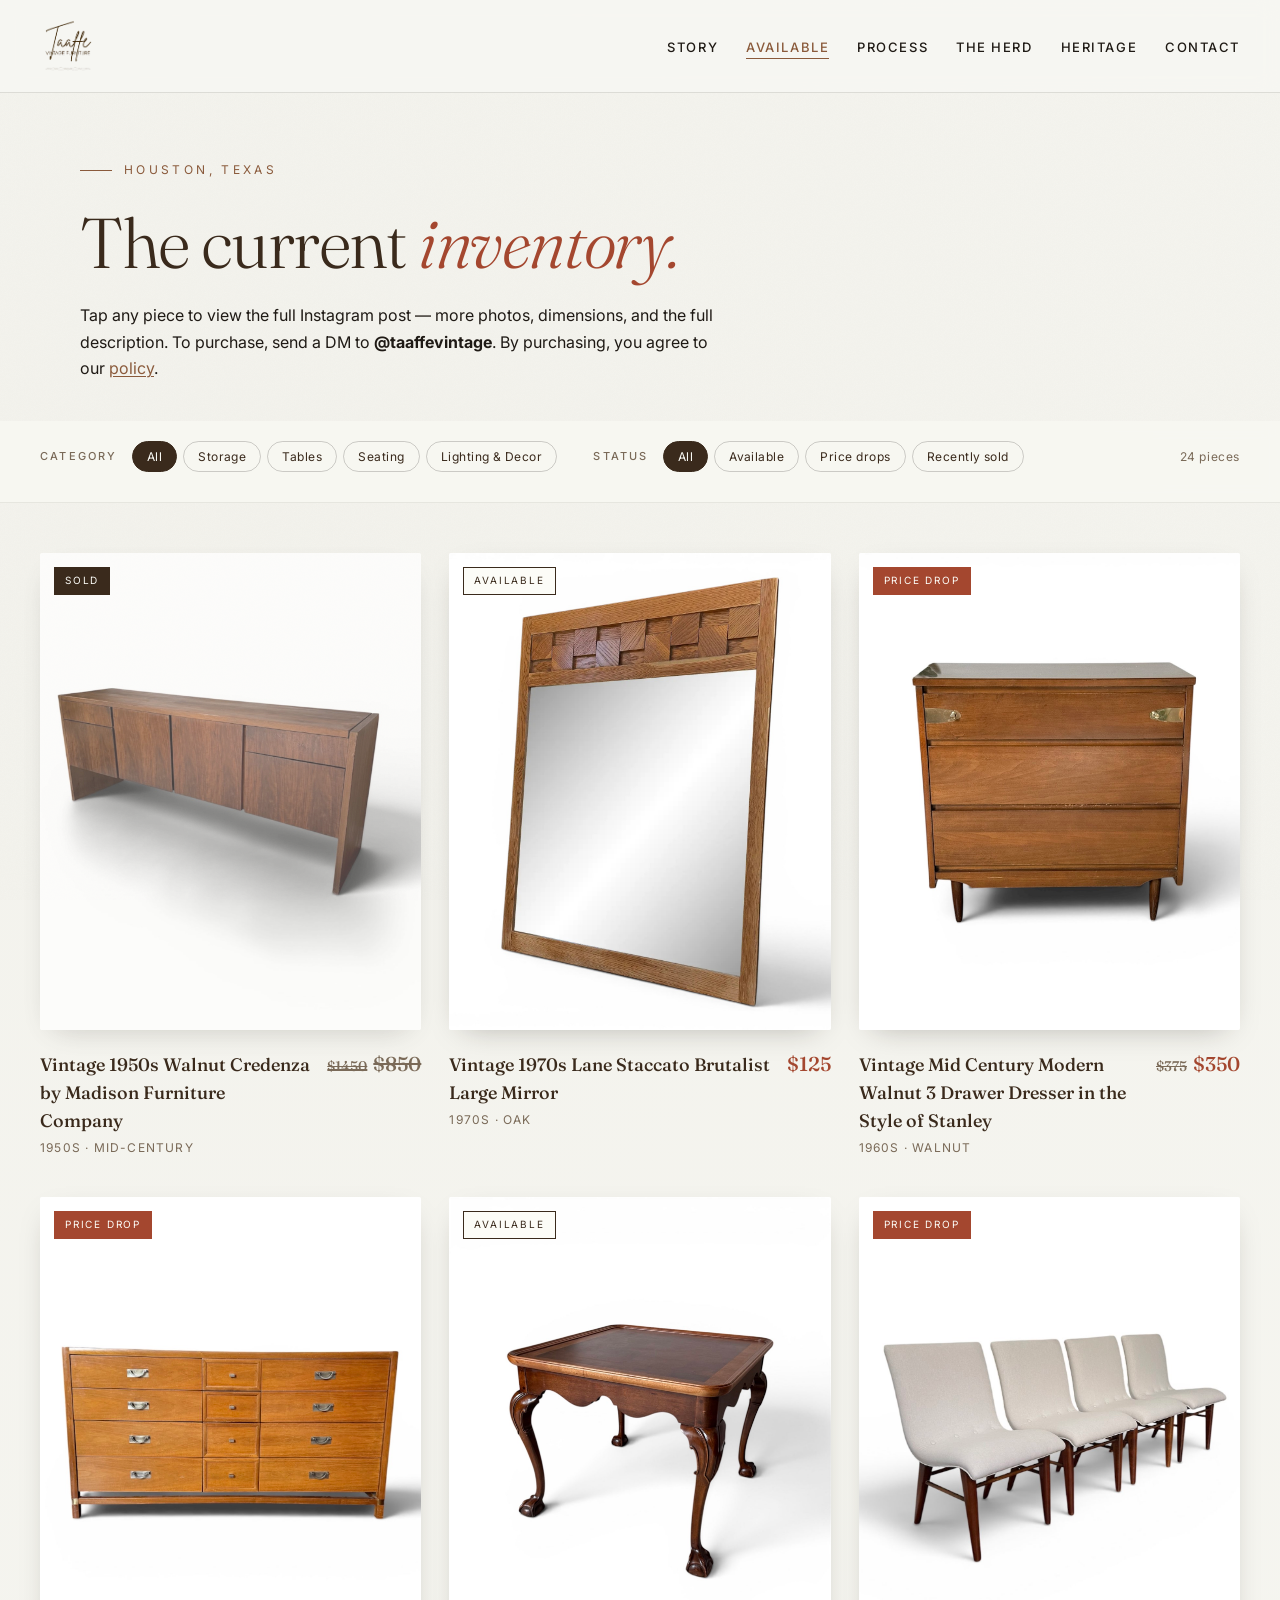
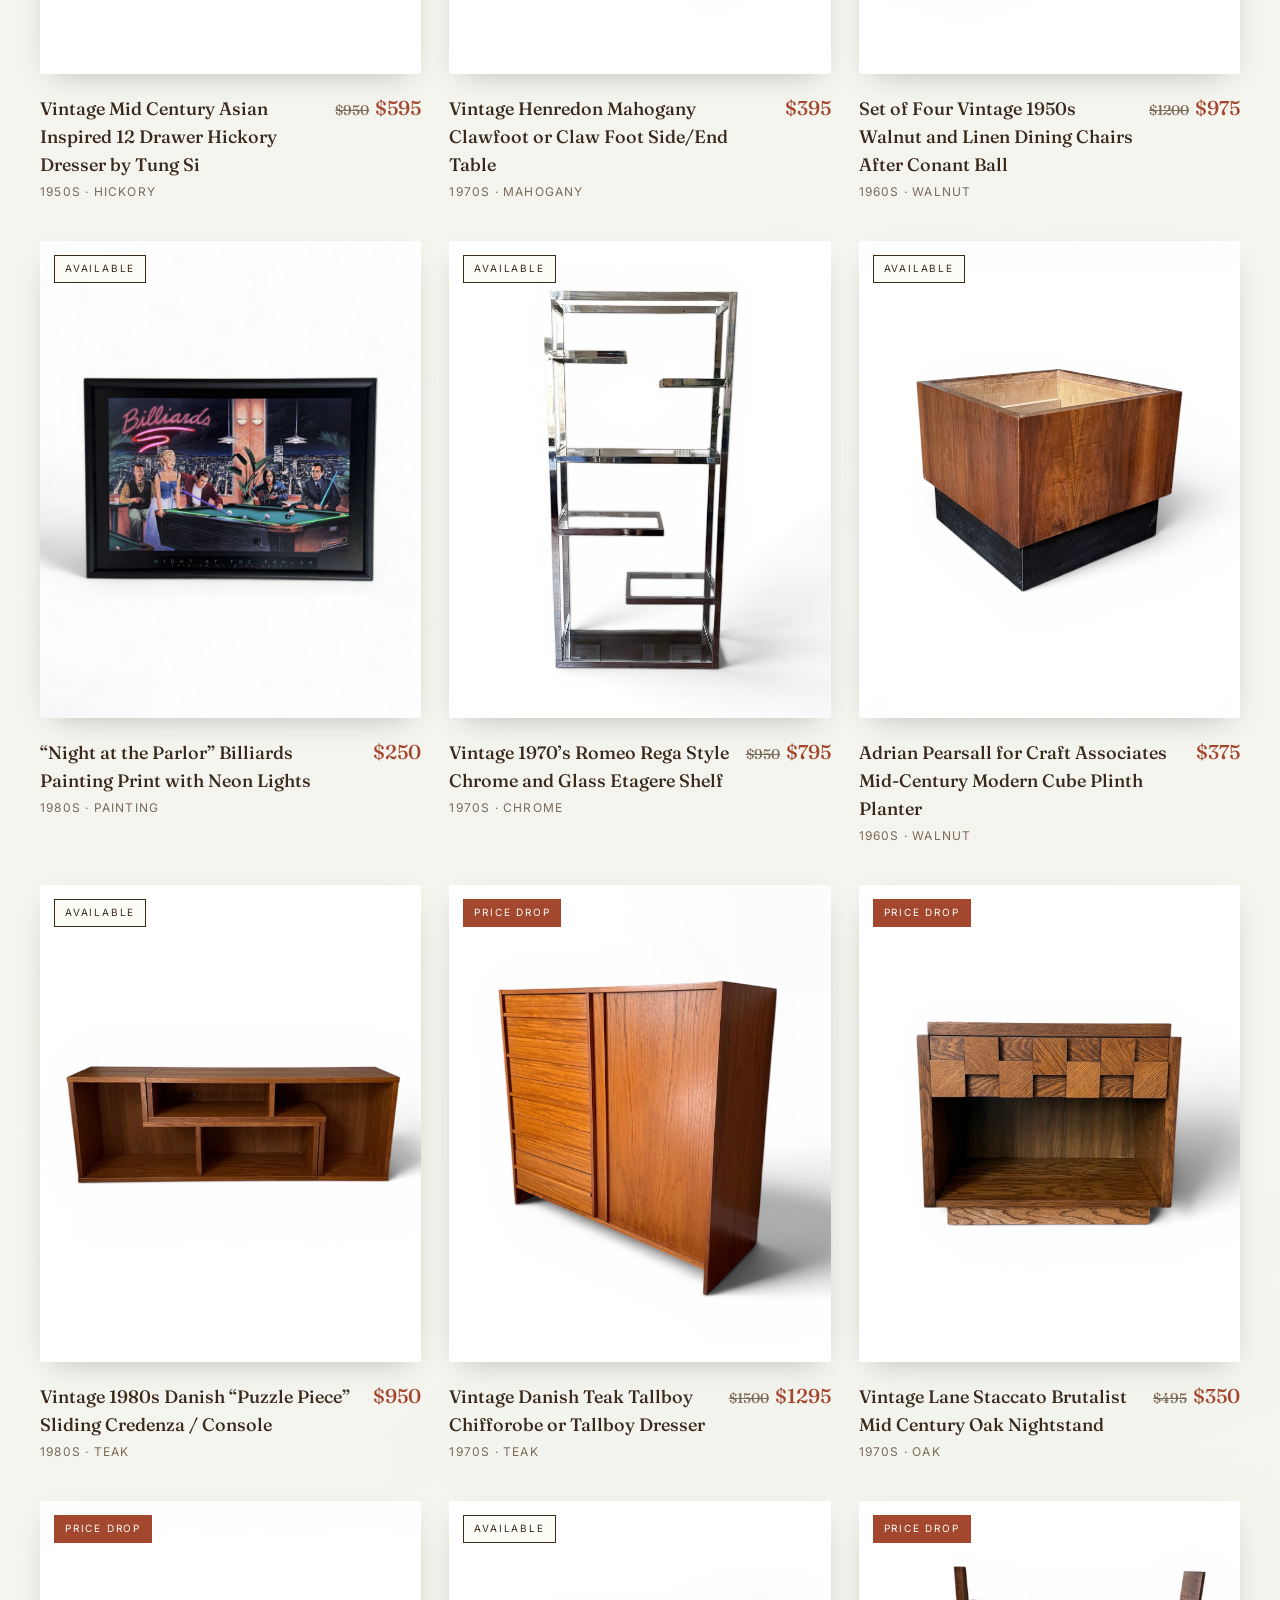
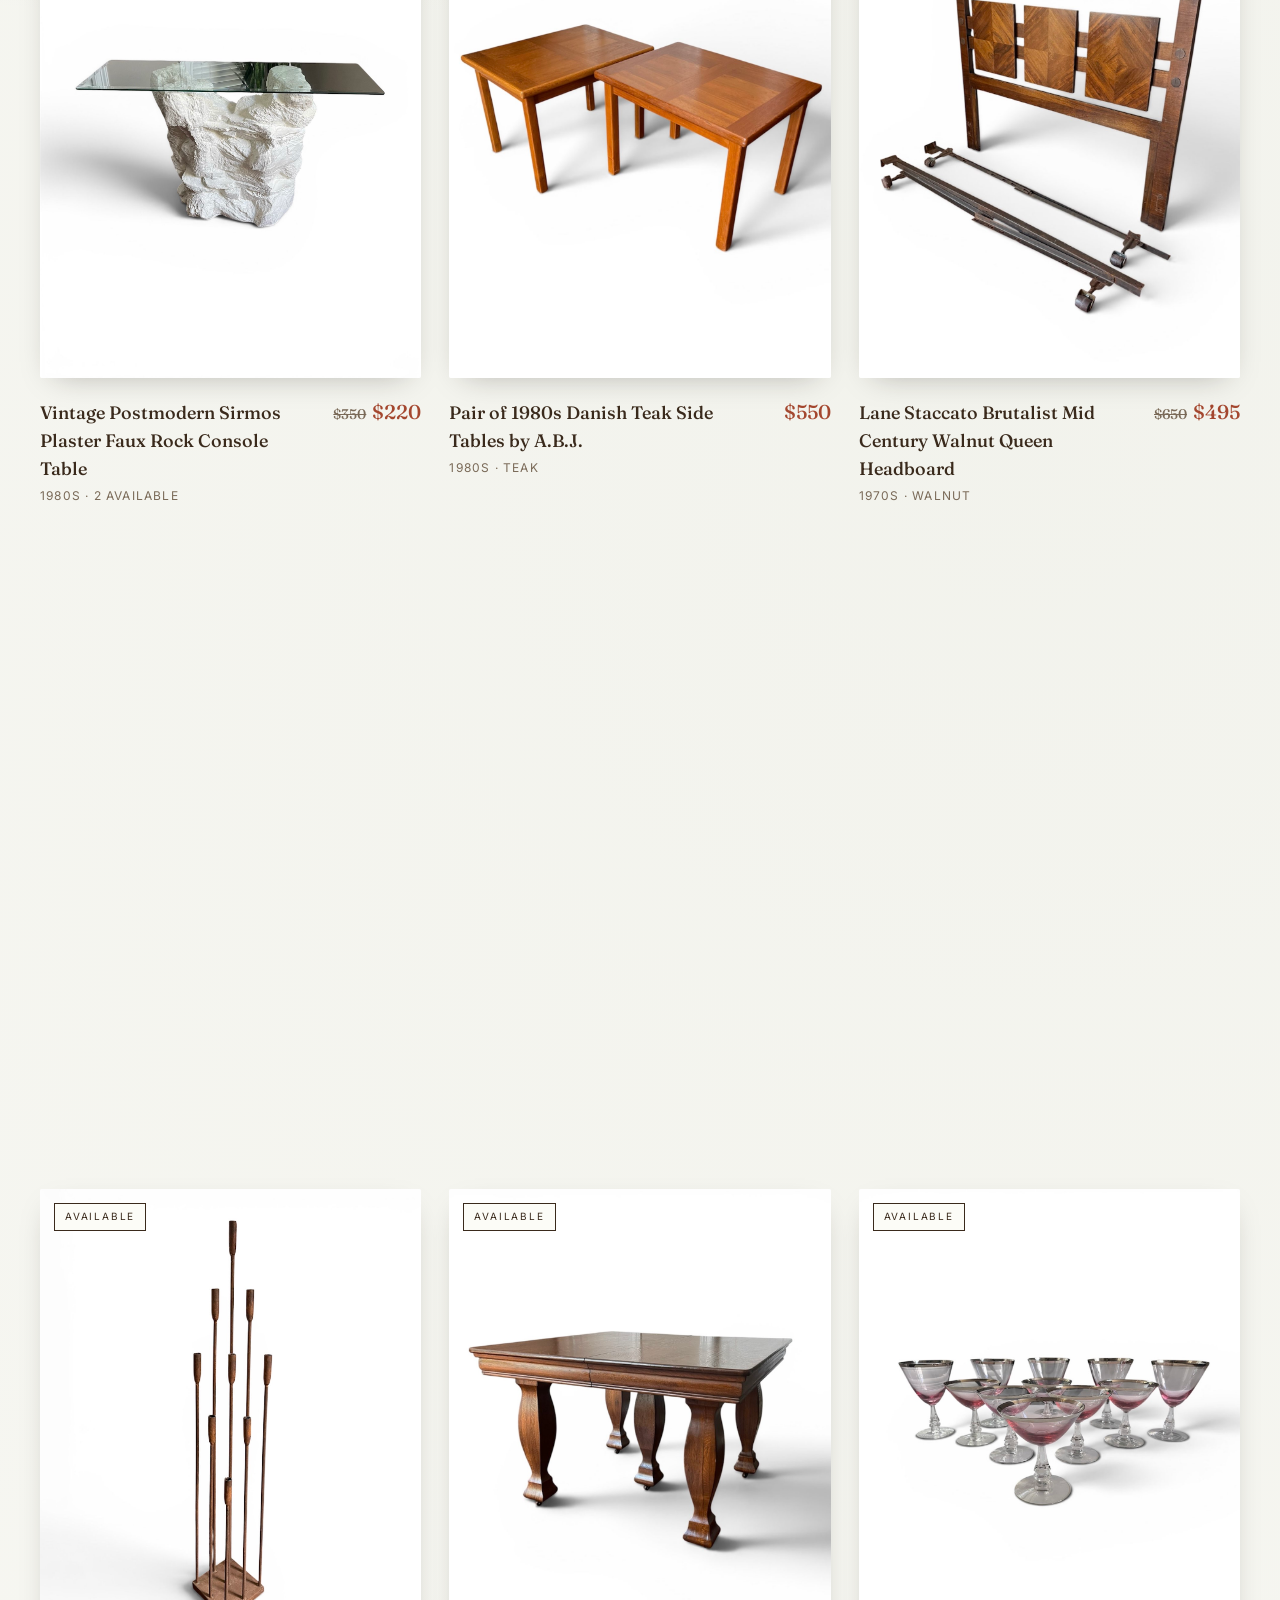
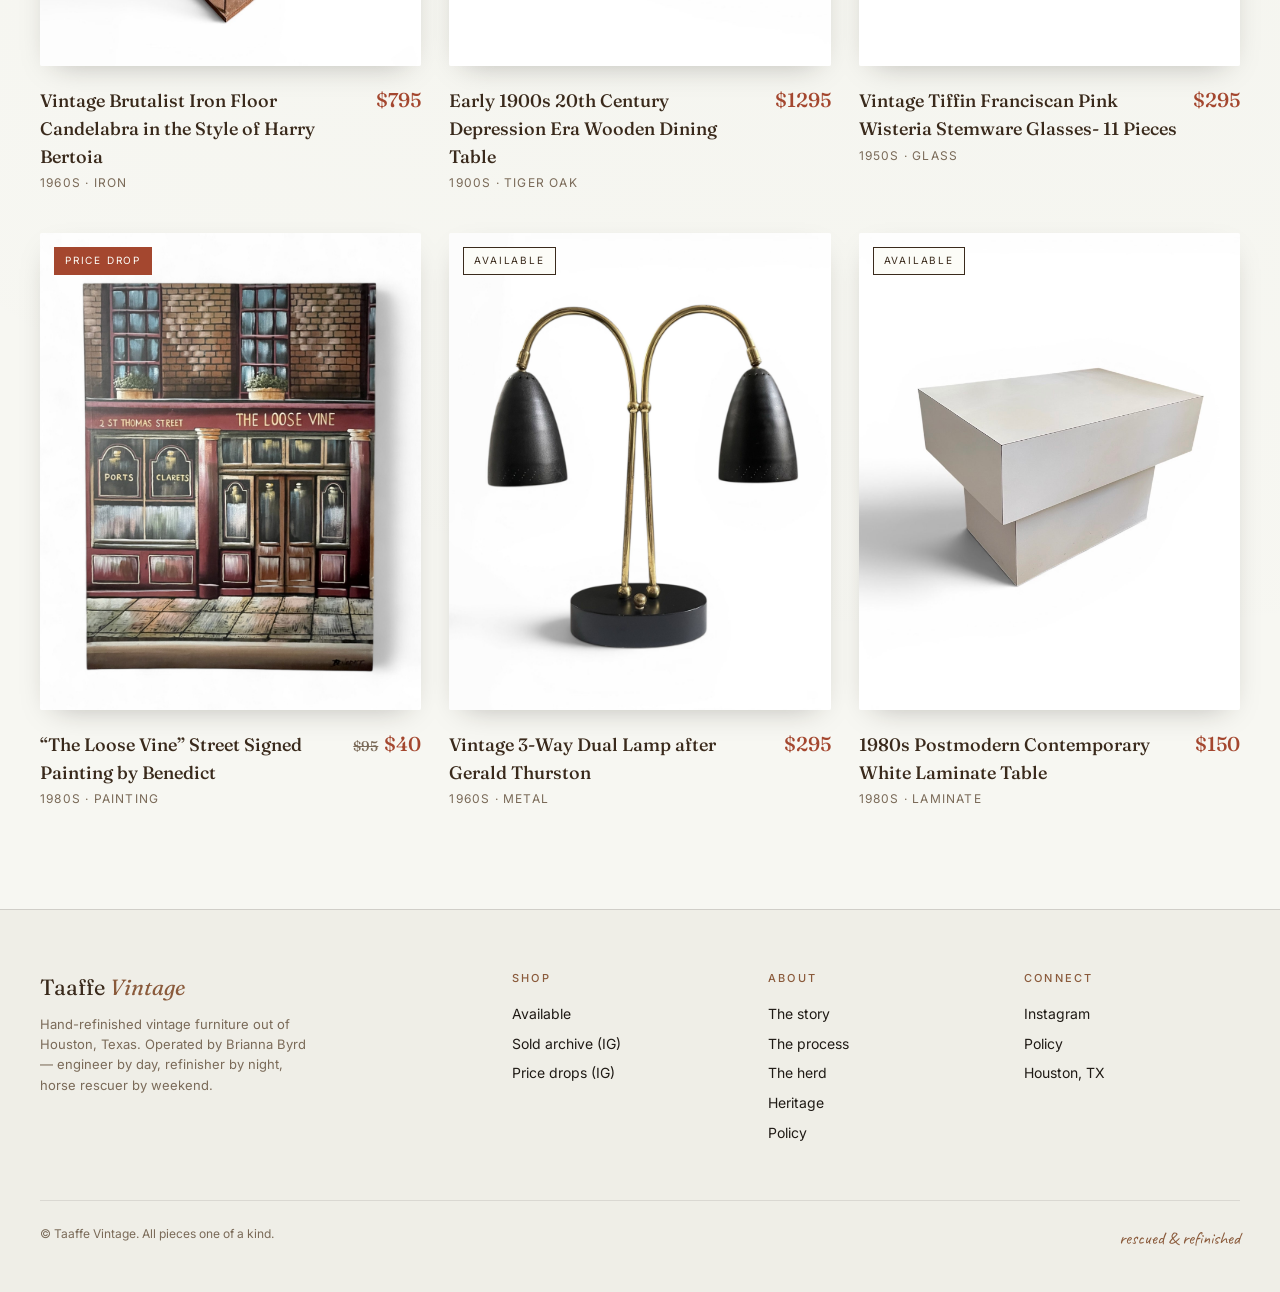
==== available.html @ bf1df6ea "Update available.html" ====
<!DOCTYPE html>
<html lang="en">
<head>
<meta charset="UTF-8" />
<meta name="viewport" content="width=device-width, initial-scale=1.0" />
<title>Available Pieces — Taaffe Vintage</title>
<link rel="icon" type="image/png" sizes="32x32" href="/favicon-32x32.png">
<link rel="icon" type="image/png" sizes="16x16" href="/favicon-16x16.png">
<link rel="apple-touch-icon" sizes="180x180" href="/apple-touch-icon.png">
<link rel="manifest" href="/site.webmanifest">
<meta name="description" content="Browse the current inventory of hand-refinished vintage furniture at Taaffe Vintage. Filter by category and availability." />
<!-- <link rel="icon" type="image/png" href="favicon.png" /> -->
<link rel="preconnect" href="https://fonts.googleapis.com" />
<link rel="preconnect" href="https://fonts.gstatic.com" crossorigin />
<link href="https://fonts.googleapis.com/css2?family=Fraunces:ital,opsz,wght@0,9..144,300;0,9..144,400;0,9..144,500;0,9..144,600;1,9..144,400&family=Inter:wght@300;400;500;600&family=Caveat:wght@400;600&display=swap" rel="stylesheet" />
<link rel="stylesheet" href="styles.css" />
</head>
<body>

<header class="topbar">
  <a class="brand-mark" href="index.html">
    <img class="brand-logo" src="logo.png" alt="Taaffe Vintage" />
  </a>
  <nav>
    <ul>
      <li><a href="index.html#story">Story</a></li>
      <li><a href="available.html" class="active">Available</a></li>
      <li><a href="index.html#process">Process</a></li>
      <li><a href="index.html#horses">The Herd</a></li>
      <li><a href="index.html#heritage">Heritage</a></li>
      <li><a href="index.html#contact">Contact</a></li>
    </ul>
  </nav>
</header>

<section class="page-hero">
  <div class="container">
    <div class="eyebrow">Houston, Texas</div>
    <h1 class="page-title">The current <em>inventory.</em></h1>
    <p class="page-sub">
      Tap any piece to view the full Instagram post — more photos, dimensions, and the full description.
      To purchase, send a DM to <strong>@taaffevintage</strong>. By purchasing, you agree to our
      <a href="#" class="policy-link" data-open-policy>policy</a>.
    </p>
  </div>
</section>

<section class="filter-bar">
  <div class="container">
    <div class="filter-group">
      <span class="filter-label">Category</span>
      <div class="filter-pills" id="categoryPills">
        <button class="pill active" data-filter="category" data-value="all">All</button>
        <button class="pill" data-filter="category" data-value="storage">Storage</button>
        <button class="pill" data-filter="category" data-value="tables">Tables</button>
        <button class="pill" data-filter="category" data-value="seating">Seating</button>
        <button class="pill" data-filter="category" data-value="lighting-decor">Lighting &amp; Decor</button>
      </div>
    </div>
    <div class="filter-group">
      <span class="filter-label">Status</span>
      <div class="filter-pills" id="statusPills">
        <button class="pill active" data-filter="status" data-value="all">All</button>
        <button class="pill" data-filter="status" data-value="available">Available</button>
        <button class="pill" data-filter="status" data-value="drop">Price drops</button>
        <button class="pill" data-filter="status" data-value="sold">Recently sold</button>
      </div>
    </div>
    <div class="filter-count" id="filterCount"></div>
  </div>
</section>

<section class="available-page">
  <div class="container">
    <div class="piece-grid" id="pieceGrid"></div>
    <div class="empty-state" id="emptyState" style="display: none;">
      <p>No pieces match those filters right now. Try widening the search.</p>
    </div>
  </div>
</section>

<footer>
  <div class="foot-grid">
    <div>
      <div class="foot-brand">Taaffe <em>Vintage</em></div>
      <p class="foot-tag">Hand-refinished vintage furniture out of Houston, Texas. Operated by Brianna Byrd — engineer by day, refinisher by night, horse rescuer by weekend.</p>
    </div>
    <div class="foot-col">
      <h5>Shop</h5>
      <a href="available.html">Available</a>
      <a href="https://www.instagram.com/taaffevintage/" target="_blank" rel="noopener">Sold archive (IG)</a>
      <a href="https://www.instagram.com/taaffevintage/" target="_blank" rel="noopener">Price drops (IG)</a>
    </div>
    <div class="foot-col">
      <h5>About</h5>
      <a href="index.html#story">The story</a>
      <a href="index.html#process">The process</a>
      <a href="index.html#horses">The herd</a>
      <a href="index.html#heritage">Heritage</a>
      <a href="#" class="policy-link" data-open-policy>Policy</a>
    </div>
    <div class="foot-col">
      <h5>Connect</h5>
      <a href="https://www.instagram.com/taaffevintage/" target="_blank" rel="noopener">Instagram</a>
      <a href="#" class="policy-link" data-open-policy>Policy</a>
      <span>Houston, TX</span>
    </div>
  </div>
  <div class="foot-bottom">
    <span>&copy; Taaffe Vintage. All pieces one of a kind.</span>
    <span class="script" style="font-size: 18px; color: var(--saddle);">rescued &amp; refinished</span>
  </div>
</footer>

<!-- POLICY MODAL (same as homepage) -->
<div class="policy-modal" id="policyModal" aria-hidden="true">
  <div class="policy-backdrop" data-close-policy></div>
  <div class="policy-panel" role="dialog" aria-labelledby="policyTitle">
    <button class="policy-close" data-close-policy aria-label="Close policy">&times;</button>
    <div class="policy-content">
      <div class="eyebrow" style="justify-content: center; margin-bottom: 14px;">For your records</div>
      <h2 id="policyTitle">Our <em>policy</em></h2>

      <div class="policy-section">
        <h3>Sales &amp; Holds</h3>
        <p>Thank you for following Taaffe Vintage. Every piece is vintage and sold as-is, with normal signs of wear and use that come with age — scratches, scuffs, stains, and chips can be present. Major damage is disclosed in the listing, but not every flaw is easily photographed. Please ask for additional photos or details before purchasing if you have any questions. <strong>All sales are final.</strong></p>
        <p>Items are listed across multiple platforms (Instagram, Facebook Marketplace, and others) and sold first-come, first-served. <strong>Availability is not guaranteed until a deposit or full payment has been received.</strong></p>
        <p>Pieces cannot be held without a non-refundable deposit of 50% of the purchase price. Once a deposit has been paid, items must be picked up or have delivery arranged within 30 days. Items not picked up within 30 days will be relisted, and deposits are not refunded.</p>
      </div>

      <div class="policy-section">
        <h3>Delivery &amp; Pickup</h3>
        <p>Pickup is available <strong>by appointment in Kingwood, TX</strong> (NE Houston area).</p>
        <p>Local curbside delivery is available for an additional cost based on mileage. To arrange delivery, we'll first confirm the exact delivery address, agreed-upon date and time, and final delivery cost. After the delivery plan is confirmed, a 50% non-refundable deposit on the piece is required to lock in the schedule. The remaining balance is due upon delivery.</p>
        <p>Confirming the exact address before quoting protects both of us — quotes are based on actual mileage, not approximate location. We encourage a viewing in person before purchasing to ensure you are happy with the item, as all items are sold in as-is condition.</p>
        <p>If you arrange a third-party transport service (whether recommended by us or arranged by you), <strong>full payment for the piece is required before the item leaves our possession.</strong> The transporter is hired and paid directly by you. Any damage during pickup, transit, or drop-off is between you and the transporter. Taaffe Vintage assumes no liability for items once they leave our possession.</p>
      </div>

      <div class="policy-section">
        <h3>Payment</h3>
        <p>We accept Apple Pay, Google Pay, Venmo, Zelle, PayPal, and Cash App. Standard "friends and family" or peer-to-peer transfers carry no fee on either side.</p>
        <p>If you prefer a protected payment option (PayPal Goods &amp; Services, Venmo Goods &amp; Services, or any payment method that includes purchase protection), we ask that you cover the associated processing fee. This keeps pricing fair for buyers who pay with no-fee options.</p>
      </div>

      <p class="policy-thanks">Thank you for supporting our small business.</p>
    </div>
  </div>
</div>

<script src="pieces.js"></script>
<script src="site.js"></script>

</body>
</html>
---- styles.css ----
:root {
  --paper: #F7F7F2;
  --paper-warm: #efeee7;
  --ink: #1f1a15;
  --walnut: #3a2a1c;
  --saddle: #8a5a3b;
  --rust: #a4472f;
  --moss: #5a6b3e;
  --cream: #fcfcf7;
  --muted: #7a6a58;
}

* { box-sizing: border-box; margin: 0; padding: 0; }
html { scroll-behavior: smooth; }

body {
  background: var(--paper);
  color: var(--ink);
  font-family: 'Inter', sans-serif;
  font-weight: 400;
  line-height: 1.55;
  -webkit-font-smoothing: antialiased;
  overflow-x: hidden;
  background-image:
    radial-gradient(circle at 20% 10%, rgba(120, 100, 70, 0.03), transparent 50%),
    radial-gradient(circle at 80% 60%, rgba(90, 107, 62, 0.03), transparent 50%);
}

body::before {
  content: '';
  position: fixed;
  inset: 0;
  pointer-events: none;
  opacity: 0.22;
  z-index: 1;
  background-image: url("data:image/svg+xml;utf8,<svg xmlns='http://www.w3.org/2000/svg' width='200' height='200'><filter id='n'><feTurbulence type='fractalNoise' baseFrequency='0.9' numOctaves='2' seed='3'/><feColorMatrix values='0 0 0 0 0.12  0 0 0 0 0.10  0 0 0 0 0.08  0 0 0 0.08 0'/></filter><rect width='200' height='200' filter='url(%23n)'/></svg>");
  mix-blend-mode: multiply;
}

body.modal-open { overflow: hidden; }

.display { font-family: 'Fraunces', serif; }
.script  { font-family: 'Caveat', cursive; }

/* TOP BAR */
.topbar {
  position: sticky; top: 0; z-index: 100;
  display: flex; justify-content: space-between; align-items: center;
  padding: 18px 40px;
  background: rgba(247, 247, 242, 0.92);
  backdrop-filter: blur(10px);
  border-bottom: 1px solid rgba(31, 26, 21, 0.12);
}
.brand-mark {
  display: flex; align-items: center;
  text-decoration: none; color: var(--walnut);
}
.brand-text {
  font-family: 'Fraunces', serif;
  font-weight: 500; font-size: 20px; letter-spacing: 0.02em;
}
.brand-text span { font-style: italic; color: var(--saddle); }
.brand-logo { height: 56px; width: auto; display: block; }
nav ul { list-style: none; display: flex; gap: 28px; }
nav a {
  text-decoration: none; color: var(--ink);
  font-size: 13px; letter-spacing: 0.12em; text-transform: uppercase; font-weight: 500;
  position: relative; padding-bottom: 2px; transition: color 0.2s;
}
nav a::after {
  content: ''; position: absolute; left: 0; right: 100%; bottom: -2px;
  height: 1px; background: var(--saddle); transition: right 0.25s ease;
}
nav a:hover { color: var(--saddle); }
nav a:hover::after { right: 0; }
nav a.active { color: var(--saddle); }
nav a.active::after { right: 0; }

/* HERO (homepage) */
.hero { position: relative; padding: 90px 40px 80px; max-width: 1400px; margin: 0 auto; z-index: 2; }
.hero-grid { display: grid; grid-template-columns: 1.1fr 0.9fr; gap: 60px; align-items: end; }
.eyebrow {
  font-size: 12px; letter-spacing: 0.28em; text-transform: uppercase;
  color: var(--saddle); margin-bottom: 28px;
  display: inline-flex; align-items: center; gap: 12px;
}
.eyebrow::before { content: ''; width: 32px; height: 1px; background: var(--saddle); }
h1.hero-title {
  font-family: 'Fraunces', serif; font-weight: 300;
  font-size: clamp(52px, 7vw, 104px);
  line-height: 0.96; letter-spacing: -0.02em; color: var(--walnut);
}
h1.hero-title em { font-style: italic; font-weight: 400; color: var(--rust); }
.hero-sub { margin-top: 32px; font-size: 17px; line-height: 1.65; max-width: 460px; color: var(--ink); }
.hero-meta {
  display: flex; gap: 40px; margin-top: 40px;
  padding-top: 24px; border-top: 1px solid rgba(31, 26, 21, 0.15);
  max-width: 460px;
}
.hero-meta div { flex: 1; }
.hero-meta .num { font-family: 'Fraunces', serif; font-size: 28px; color: var(--walnut); display: block; line-height: 1; }
.hero-meta .lab { font-size: 11px; letter-spacing: 0.15em; text-transform: uppercase; color: var(--muted); margin-top: 8px; display: block; }

/* HERO VISUAL — wood panels */
.hero-visual { position: relative; aspect-ratio: 4 / 5; max-width: 480px; justify-self: end; width: 100%; }
.wood-panels { display: grid; grid-template-columns: 1fr 1fr 1fr; gap: 10px; height: 100%; width: 100%; }
.wood-panel {
  position: relative; overflow: hidden;
  background: var(--cream); border: 1px solid rgba(31, 26, 21, 0.1);
  box-shadow: 0 20px 40px -20px rgba(31, 26, 21, 0.3);
}
.wood-panel:nth-child(1) { transform: translateY(0); }
.wood-panel:nth-child(2) { transform: translateY(-15px); }
.wood-panel:nth-child(3) { transform: translateY(8px); }
.wood-panel img { width: 100%; height: 100%; object-fit: cover; display: block; }
.wood-panel .panel-placeholder {
  position: absolute; inset: 0;
  display: flex; flex-direction: column; align-items: center; justify-content: center;
  text-align: center; padding: 16px; color: var(--muted);
}
.wood-panel .panel-placeholder svg { width: 32px; height: 32px; opacity: 0.4; margin-bottom: 10px; }
.wood-panel .panel-placeholder p { font-family: 'Fraunces', serif; font-style: italic; font-size: 12px; line-height: 1.3; }
.wood-panel .panel-label {
  position: absolute; bottom: 12px; left: 12px; right: 12px;
  background: rgba(252, 252, 247, 0.92); padding: 6px 8px;
  font-family: 'Inter', sans-serif; font-size: 9px;
  letter-spacing: 0.18em; text-transform: uppercase;
  color: var(--walnut); text-align: center; backdrop-filter: blur(4px);
}
.wood-stamp {
  position: absolute; bottom: -15px; right: -15px;
  width: 130px; height: 130px;
  border: 1.5px solid var(--walnut); border-radius: 50%;
  display: flex; align-items: center; justify-content: center; text-align: center;
  background: var(--cream); transform: rotate(8deg); padding: 14px;
  box-shadow: 0 10px 24px -5px rgba(31, 26, 21, 0.3); z-index: 3;
}
.wood-stamp span { font-family: 'Fraunces', serif; font-style: italic; font-size: 14px; line-height: 1.15; color: var(--walnut); }

section { position: relative; z-index: 2; }
.container { max-width: 1400px; margin: 0 auto; padding: 0 40px; }
.section-head {
  display: flex; justify-content: space-between; align-items: flex-end;
  margin-bottom: 48px; gap: 40px; flex-wrap: wrap;
}
.section-head h2 {
  font-family: 'Fraunces', serif; font-weight: 300;
  font-size: clamp(36px, 5vw, 60px); letter-spacing: -0.015em; line-height: 1; color: var(--walnut);
}
.section-head h2 em { font-style: italic; color: var(--saddle); }
.section-head p { max-width: 480px; color: var(--muted); font-size: 15px; }
.section-head a.policy-link, .policy-link {
  color: var(--saddle); text-decoration: underline; text-decoration-thickness: 1px;
  text-underline-offset: 2px;
}
.policy-link:hover { color: var(--rust); }

/* PAGE HERO (available page) */
.page-hero {
  padding: 60px 40px 40px;
  max-width: 1400px;
  margin: 0 auto;
  position: relative;
  z-index: 2;
}
.page-title {
  font-family: 'Fraunces', serif; font-weight: 300;
  font-size: clamp(44px, 5.5vw, 80px);
  line-height: 1; letter-spacing: -0.02em; color: var(--walnut);
  margin-bottom: 24px;
}
.page-title em { font-style: italic; color: var(--rust); }
.page-sub { font-size: 16px; line-height: 1.65; max-width: 640px; color: var(--ink); }

/* FILTER BAR */
.filter-bar {
  padding: 20px 0 30px;
  position: sticky; top: 70px; z-index: 50;
  background: rgba(247, 247, 242, 0.95);
  backdrop-filter: blur(8px);
  border-bottom: 1px solid rgba(31, 26, 21, 0.08);
  margin-bottom: 50px;
}
.filter-bar .container {
  display: flex; flex-wrap: wrap; align-items: center;
  gap: 24px 36px;
}
.filter-group { display: flex; align-items: center; gap: 14px; flex-wrap: wrap; }
.filter-label {
  font-size: 11px; letter-spacing: 0.2em; text-transform: uppercase;
  color: var(--muted); font-weight: 500;
}
.filter-pills { display: flex; gap: 6px; flex-wrap: wrap; }
.pill {
  padding: 7px 14px;
  border: 1px solid rgba(31, 26, 21, 0.2);
  background: transparent; color: var(--walnut);
  font-family: 'Inter', sans-serif; font-size: 12px;
  letter-spacing: 0.04em; cursor: pointer;
  transition: all 0.2s;
  border-radius: 999px;
}
.pill:hover { border-color: var(--walnut); }
.pill.active {
  background: var(--walnut); color: var(--cream); border-color: var(--walnut);
}
.filter-count {
  font-size: 12px; color: var(--muted);
  letter-spacing: 0.05em; margin-left: auto;
}

/* STORY */
.story { padding: 100px 0 90px;
  background: linear-gradient(180deg, transparent 0%, rgba(120, 100, 70, 0.03) 50%, transparent 100%);
}
.story-grid { display: grid; grid-template-columns: 1fr 1.3fr; gap: 80px; align-items: start; }
.story-card {
  background: var(--cream); border: 1px solid rgba(31, 26, 21, 0.1);
  padding: 36px; position: relative;
  box-shadow: 0 2px 0 var(--walnut);
}
.story-card::before {
  content: ''; position: absolute; top: -10px; left: 30px;
  width: 60px; height: 18px; background: var(--saddle);
  transform: rotate(-3deg); opacity: 0.85;
  box-shadow: 0 2px 4px rgba(0,0,0,0.15);
}
.story-label { font-size: 11px; letter-spacing: 0.2em; text-transform: uppercase; color: var(--saddle); margin-bottom: 16px; }
.story-card h3 {
  font-family: 'Fraunces', serif; font-weight: 400; font-size: 32px;
  line-height: 1.15; margin-bottom: 20px; color: var(--walnut);
}
.story-card p { color: var(--ink); margin-bottom: 14px; font-size: 15px; }
.story-card .note {
  font-family: 'Caveat', cursive; font-size: 22px; color: var(--saddle);
  margin-top: 20px; line-height: 1.2; transform: rotate(-1deg); display: inline-block;
}
.story-copy h2 {
  font-family: 'Fraunces', serif; font-weight: 300;
  font-size: clamp(38px, 4.5vw, 64px);
  letter-spacing: -0.02em; line-height: 1.02; color: var(--walnut); margin-bottom: 28px;
}
.story-copy h2 em { font-style: italic; color: var(--rust); }
.story-copy p { font-size: 16px; line-height: 1.75; margin-bottom: 20px; color: var(--ink); }

.three-hats { display: grid; grid-template-columns: repeat(3, 1fr); gap: 24px; margin-top: 44px; }
.hat { padding: 24px 20px; border-top: 2px solid var(--walnut); }
.hat-icon { width: 32px; height: 32px; margin-bottom: 16px; color: var(--saddle); }
.hat h4 {
  font-family: 'Fraunces', serif; font-size: 24px; font-weight: 500;
  margin-bottom: 10px; color: var(--walnut); line-height: 1.1;
}
.hat .hat-tags {
  font-family: 'Inter', sans-serif; font-size: 11px;
  letter-spacing: 0.18em; text-transform: uppercase;
  color: var(--rust); font-weight: 500;
}

/* MISSION */
.mission {
  padding: 110px 0;
  background: linear-gradient(180deg, var(--walnut) 0%, #2e2015 100%);
  color: var(--cream); position: relative; overflow: hidden;
}
.mission::before {
  content: ''; position: absolute; inset: 0;
  background-image: repeating-linear-gradient(90deg,
    rgba(250,245,236,0.025) 0, rgba(250,245,236,0.025) 1px,
    transparent 1px, transparent 5px);
  pointer-events: none;
}
.mission-inner { max-width: 880px; margin: 0 auto; text-align: center; position: relative; z-index: 2; }
.mission-eyebrow { font-family: 'Caveat', cursive; font-size: 24px; color: #d4a574; margin-bottom: 20px; display: block; }
.mission-inner h2 {
  font-family: 'Fraunces', serif; font-weight: 300;
  font-size: clamp(42px, 5.5vw, 80px);
  line-height: 1; letter-spacing: -0.02em; margin-bottom: 36px;
}
.mission-inner h2 em { font-style: italic; color: #d4a574; }
.mission-inner p { font-size: 17px; line-height: 1.8; color: rgba(250,245,236,0.85); max-width: 680px; margin: 0 auto 20px; }
.mission-pillars { display: grid; grid-template-columns: repeat(3, 1fr); gap: 40px; margin-top: 64px; text-align: left; }
.pillar { padding-top: 24px; border-top: 1px solid rgba(250, 245, 236, 0.25); }
.pillar h4 { font-family: 'Fraunces', serif; font-size: 20px; font-weight: 400; font-style: italic; color: #d4a574; margin-bottom: 12px; }
.pillar p { font-size: 14px; line-height: 1.65; color: rgba(250, 245, 236, 0.75); margin: 0; }

/* AVAILABLE GRID (shared) */
.available { padding: 90px 0; }
.available-page { padding: 0 0 100px; }
.piece-grid { display: grid; grid-template-columns: repeat(3, 1fr); gap: 40px 28px; }
.piece { position: relative; text-decoration: none; color: inherit; display: block; }
.piece-img {
  aspect-ratio: 4/5; border-radius: 2px; overflow: hidden; position: relative;
  box-shadow: 0 10px 30px -15px rgba(31, 26, 21, 0.35);
  transition: transform 0.4s ease, box-shadow 0.4s ease;
  background: var(--cream);
}
.piece-img img { width: 100%; height: 100%; object-fit: cover; display: block; }
.piece-img svg { width: 100%; height: 100%; display: block; }
.piece:hover .piece-img {
  transform: translateY(-4px);
  box-shadow: 0 20px 40px -15px rgba(31, 26, 21, 0.45);
}
.piece-overlay {
  position: absolute; inset: 0;
  background: rgba(31, 26, 21, 0.55);
  display: flex; align-items: center; justify-content: center;
  opacity: 0; transition: opacity 0.3s ease; pointer-events: none;
}
.piece-overlay span {
  color: var(--cream); font-size: 12px; letter-spacing: 0.2em;
  text-transform: uppercase; font-weight: 500;
  display: flex; align-items: center; gap: 8px;
}
.piece-overlay svg { width: 16px; height: 16px; }
.piece:hover .piece-overlay { opacity: 1; }
.piece.no-link { cursor: default; }
.piece.no-link .piece-overlay { display: none; }
.piece-info { display: flex; justify-content: space-between; align-items: baseline; margin-top: 18px; gap: 16px; }
.piece-name { font-family: 'Fraunces', serif; font-size: 18px; font-weight: 500; color: var(--walnut); margin-bottom: 4px; }
.piece-meta { font-size: 12px; letter-spacing: 0.1em; text-transform: uppercase; color: var(--muted); }
.piece-price { font-family: 'Fraunces', serif; font-size: 20px; font-weight: 500; color: var(--rust); white-space: nowrap; }
.piece-tag {
  position: absolute; top: 14px; left: 14px;
  background: var(--cream); color: var(--walnut);
  font-size: 10px; letter-spacing: 0.18em; text-transform: uppercase;
  padding: 5px 10px; border: 1px solid var(--walnut); z-index: 2;
}
.piece-tag.sold { background: var(--walnut); color: var(--cream); border-color: var(--walnut); }
.piece-tag.drop { background: var(--rust); color: var(--cream); border-color: var(--rust); }
.piece.is-sold .piece-img { opacity: 0.72; }
.piece.is-sold .piece-price { color: var(--muted); text-decoration: line-through; }

/* See all wrapper */
.see-all-wrap {
  margin-top: 56px;
  display: flex;
  justify-content: center;
}

/* Empty state */
.empty-state {
  padding: 80px 20px; text-align: center;
}
.empty-state p {
  font-family: 'Fraunces', serif; font-style: italic;
  font-size: 20px; color: var(--muted);
}

/* PROCESS */
.process { padding: 100px 0; background: var(--walnut); color: var(--cream); position: relative; overflow: hidden; }
.process::before {
  content: ''; position: absolute; inset: 0;
  background-image: repeating-linear-gradient(90deg,
    rgba(250,245,236,0.03) 0, rgba(250,245,236,0.03) 1px,
    transparent 1px, transparent 4px);
  pointer-events: none;
}
.process h2 {
  font-family: 'Fraunces', serif; font-weight: 300;
  font-size: clamp(40px, 5vw, 68px); letter-spacing: -0.02em;
  margin-bottom: 60px; max-width: 800px; line-height: 1.02;
}
.process h2 em { font-style: italic; color: #d4a574; }
.steps { display: grid; grid-template-columns: repeat(4, 1fr); gap: 30px; }
.step { position: relative; padding-top: 28px; border-top: 1px solid rgba(250,245,236,0.3); }
.step-num { font-family: 'Fraunces', serif; font-style: italic; font-size: 14px; color: #d4a574; margin-bottom: 16px; display: block; }
.step h3 { font-family: 'Fraunces', serif; font-weight: 400; font-size: 22px; margin-bottom: 12px; color: var(--cream); }
.step p { font-size: 13px; line-height: 1.6; color: rgba(250,245,236,0.75); }

/* HORSES */
.horses { padding: 100px 0; }
.horses-grid { display: grid; grid-template-columns: 1fr 1fr; gap: 80px; align-items: center; }
.horses-visual {
  aspect-ratio: 1; position: relative;
  background: var(--cream); border: 1px solid rgba(31, 26, 21, 0.15);
  padding: 40px;
  display: flex; align-items: center; justify-content: center;
  overflow: hidden;
}
.horses-visual::before {
  content: ''; position: absolute; top: -1px; left: -1px; right: -1px; bottom: -1px;
  border: 1px solid rgba(31, 26, 21, 0.15);
  transform: translate(12px, 12px); z-index: -1;
}
.horses-copy h2 em { color: var(--moss); }
.horses-copy p { font-size: 16px; line-height: 1.75; margin-bottom: 20px; }
.horse-quote {
  margin-top: 32px; padding-left: 24px; border-left: 2px solid var(--moss);
  font-family: 'Fraunces', serif; font-style: italic; font-size: 20px;
  line-height: 1.4; color: var(--walnut);
}

/* HERITAGE */
.heritage {
  padding: 110px 0;
  background: linear-gradient(180deg, transparent 0%, rgba(120, 100, 70, 0.04) 50%, transparent 100%);
  position: relative;
}
.heritage-intro { max-width: 720px; margin: 0 auto 70px; text-align: center; }
.heritage-intro h2 {
  font-family: 'Fraunces', serif; font-weight: 300;
  font-size: clamp(40px, 5vw, 72px);
  line-height: 1; letter-spacing: -0.02em; color: var(--walnut); margin-bottom: 24px;
}
.heritage-intro h2 em { font-style: italic; color: var(--rust); }
.heritage-intro p { font-size: 16px; line-height: 1.7; color: var(--ink); max-width: 600px; margin: 0 auto; }

.timeline { max-width: 820px; margin: 0 auto; position: relative; }
.timeline::before {
  content: ''; position: absolute; left: 50%; top: 20px; bottom: 20px;
  width: 1px;
  background: repeating-linear-gradient(to bottom,
    var(--saddle) 0, var(--saddle) 4px,
    transparent 4px, transparent 10px);
}
.gen { display: grid; grid-template-columns: 1fr 60px 1fr; margin-bottom: 50px; align-items: start; }
.gen:last-child { margin-bottom: 0; }
.gen-dot { grid-column: 2; display: flex; justify-content: center; padding-top: 10px; }
.gen-dot-inner {
  width: 16px; height: 16px; border-radius: 50%;
  background: var(--cream); border: 2px solid var(--saddle);
  position: relative; z-index: 2;
}
.gen-dot-inner.filled { background: var(--rust); border-color: var(--rust); }
.gen-card {
  background: var(--cream); border: 1px solid rgba(31, 26, 21, 0.12);
  padding: 28px 32px; position: relative;
  box-shadow: 0 1px 0 rgba(31, 26, 21, 0.15);
}
.gen:nth-child(odd) .gen-card { grid-column: 1; text-align: right; }
.gen:nth-child(even) .gen-card { grid-column: 3; }
.gen-year { font-family: 'Fraunces', serif; font-style: italic; font-size: 14px; color: var(--saddle); margin-bottom: 6px; letter-spacing: 0.05em; }
.gen-name { font-family: 'Fraunces', serif; font-weight: 500; font-size: 22px; color: var(--walnut); margin-bottom: 4px; line-height: 1.2; }
.gen-role { font-size: 11px; letter-spacing: 0.2em; text-transform: uppercase; color: var(--muted); margin-bottom: 14px; }
.gen-detail { font-size: 14px; line-height: 1.6; color: var(--ink); }
.gen-detail em { color: var(--rust); font-style: italic; }

/* CTA */
.cta {
  padding: 120px 0; text-align: center;
  background: radial-gradient(ellipse at center, rgba(164, 71, 47, 0.05), transparent 70%);
}
.cta h2 {
  font-family: 'Fraunces', serif; font-weight: 300;
  font-size: clamp(44px, 6vw, 88px);
  line-height: 0.98; letter-spacing: -0.02em; color: var(--walnut); margin-bottom: 28px;
}
.cta h2 em { font-style: italic; color: var(--rust); }
.cta p { max-width: 560px; margin: 0 auto 40px; color: var(--ink); font-size: 17px; line-height: 1.6; }
.cta-buttons { display: flex; gap: 16px; justify-content: center; flex-wrap: wrap; }

.btn {
  display: inline-flex; align-items: center; gap: 10px;
  padding: 16px 32px; font-size: 13px; letter-spacing: 0.18em;
  text-transform: uppercase; font-weight: 500;
  text-decoration: none;
  border: 1px solid var(--walnut);
  transition: all 0.25s; cursor: pointer;
  background: transparent; color: var(--walnut);
  font-family: 'Inter', sans-serif;
}
.btn:hover { background: var(--walnut); color: var(--cream); }
.btn.primary { background: var(--walnut); color: var(--cream); }
.btn.primary:hover { background: var(--rust); border-color: var(--rust); }

/* POLICY MODAL */
.policy-modal {
  position: fixed; inset: 0;
  z-index: 1000;
  display: none;
  align-items: center; justify-content: center;
  padding: 20px;
}
.policy-modal[aria-hidden="false"] { display: flex; }
.policy-backdrop {
  position: absolute; inset: 0;
  background: rgba(31, 26, 21, 0.65);
  backdrop-filter: blur(4px);
  cursor: pointer;
}
.policy-panel {
  position: relative;
  background: var(--paper);
  max-width: 720px;
  width: 100%;
  max-height: 90vh;
  overflow-y: auto;
  border: 1px solid rgba(31, 26, 21, 0.15);
  box-shadow: 0 30px 80px -20px rgba(31, 26, 21, 0.5);
  animation: panelEnter 0.3s ease-out;
}
@keyframes panelEnter {
  from { opacity: 0; transform: translateY(20px); }
  to { opacity: 1; transform: translateY(0); }
}
.policy-close {
  position: absolute; top: 16px; right: 20px;
  width: 32px; height: 32px;
  background: transparent; border: none;
  font-size: 28px; color: var(--walnut); cursor: pointer;
  line-height: 1; padding: 0;
  z-index: 2;
}
.policy-close:hover { color: var(--rust); }
.policy-content {
  padding: 56px 50px 50px;
}
.policy-content > h2 {
  font-family: 'Fraunces', serif; font-weight: 300;
  font-size: clamp(36px, 4.5vw, 52px);
  line-height: 1; letter-spacing: -0.02em;
  color: var(--walnut); text-align: center;
  margin-bottom: 36px;
}
.policy-content > h2 em { font-style: italic; color: var(--rust); }
.policy-section { margin-bottom: 32px; }
.policy-section h3 {
  font-family: 'Fraunces', serif; font-weight: 500;
  font-size: 22px; color: var(--walnut);
  margin-bottom: 14px;
  padding-bottom: 8px;
  border-bottom: 1px solid rgba(31, 26, 21, 0.15);
}
.policy-section p {
  font-size: 14px; line-height: 1.65; color: var(--ink);
  margin-bottom: 14px;
}
.policy-section p:last-child { margin-bottom: 0; }
.policy-thanks {
  text-align: center;
  font-family: 'Fraunces', serif; font-style: italic;
  font-size: 17px; color: var(--saddle);
  padding-top: 20px;
  border-top: 1px solid rgba(31, 26, 21, 0.1);
  margin-top: 30px;
}

/* FOOTER */
footer { padding: 60px 40px 40px; border-top: 1px solid rgba(31, 26, 21, 0.15); background: var(--paper-warm); }
.foot-grid { max-width: 1400px; margin: 0 auto; display: grid; grid-template-columns: 2fr 1fr 1fr 1fr; gap: 40px; align-items: start; }
.foot-brand { font-family: 'Fraunces', serif; font-size: 22px; margin-bottom: 10px; color: var(--walnut); }
.foot-brand em { font-style: italic; color: var(--saddle); }
.foot-tag { font-size: 13px; color: var(--muted); max-width: 280px; line-height: 1.55; }
.foot-col h5 { font-size: 11px; letter-spacing: 0.2em; text-transform: uppercase; color: var(--saddle); margin-bottom: 16px; font-weight: 500; }
.foot-col a, .foot-col span {
  display: block; color: var(--ink); text-decoration: none;
  font-size: 14px; margin-bottom: 8px; transition: color 0.2s;
  cursor: pointer;
}
.foot-col a:hover { color: var(--rust); }
.foot-bottom {
  max-width: 1400px; margin: 48px auto 0; padding-top: 24px;
  border-top: 1px solid rgba(31, 26, 21, 0.1);
  display: flex; justify-content: space-between;
  font-size: 12px; color: var(--muted); flex-wrap: wrap; gap: 12px;
}

/* RESPONSIVE */
@media (max-width: 960px) {
  .topbar { padding: 14px 20px; }
  .brand-logo { height: 44px; }
  nav ul { gap: 18px; }
  nav a { font-size: 11px; letter-spacing: 0.08em; }
  .hero { padding: 50px 20px 60px; }
  .hero-grid { grid-template-columns: 1fr; gap: 40px; }
  .hero-visual { max-width: 360px; justify-self: start; }
  .container { padding: 0 20px; }
  .page-hero { padding: 40px 20px 30px; }
  .filter-bar { top: 60px; padding: 16px 0 24px; margin-bottom: 30px; }
  .filter-bar .container { gap: 16px 24px; }
  .filter-count { margin-left: 0; width: 100%; }
  .story { padding: 60px 0; }
  .story-grid { grid-template-columns: 1fr; gap: 40px; }
  .three-hats { grid-template-columns: 1fr; }
  .mission { padding: 70px 0; }
  .mission-pillars { grid-template-columns: 1fr; gap: 24px; margin-top: 40px; }
  .piece-grid { grid-template-columns: repeat(2, 1fr); gap: 28px 16px; }
  .available { padding: 60px 0; }
  .available-page { padding: 0 0 60px; }
  .process { padding: 60px 0; }
  .steps { grid-template-columns: 1fr 1fr; gap: 24px; }
  .horses { padding: 60px 0; }
  .horses-grid { grid-template-columns: 1fr; gap: 40px; }
  .heritage { padding: 70px 0; }
  .timeline::before { left: 20px; }
  .gen { grid-template-columns: 40px 1fr; gap: 16px; margin-bottom: 30px; }
  .gen-dot { grid-column: 1; padding-top: 14px; justify-content: flex-start; }
  .gen:nth-child(odd) .gen-card, .gen:nth-child(even) .gen-card { grid-column: 2; text-align: left; }
  .cta { padding: 80px 0; }
  .foot-grid { grid-template-columns: 1fr 1fr; }
  .policy-content { padding: 50px 28px 32px; }
}
@media (max-width: 520px) {
  .piece-grid { grid-template-columns: 1fr; }
  .steps { grid-template-columns: 1fr; }
  .foot-grid { grid-template-columns: 1fr; }
  nav ul { gap: 12px; }
  .wood-stamp { width: 100px; height: 100px; }
  .wood-stamp span { font-size: 12px; }
}

.reveal { opacity: 0; transform: translateY(20px); transition: opacity 0.8s ease, transform 0.8s ease; }
.reveal.in { opacity: 1; transform: translateY(0); }
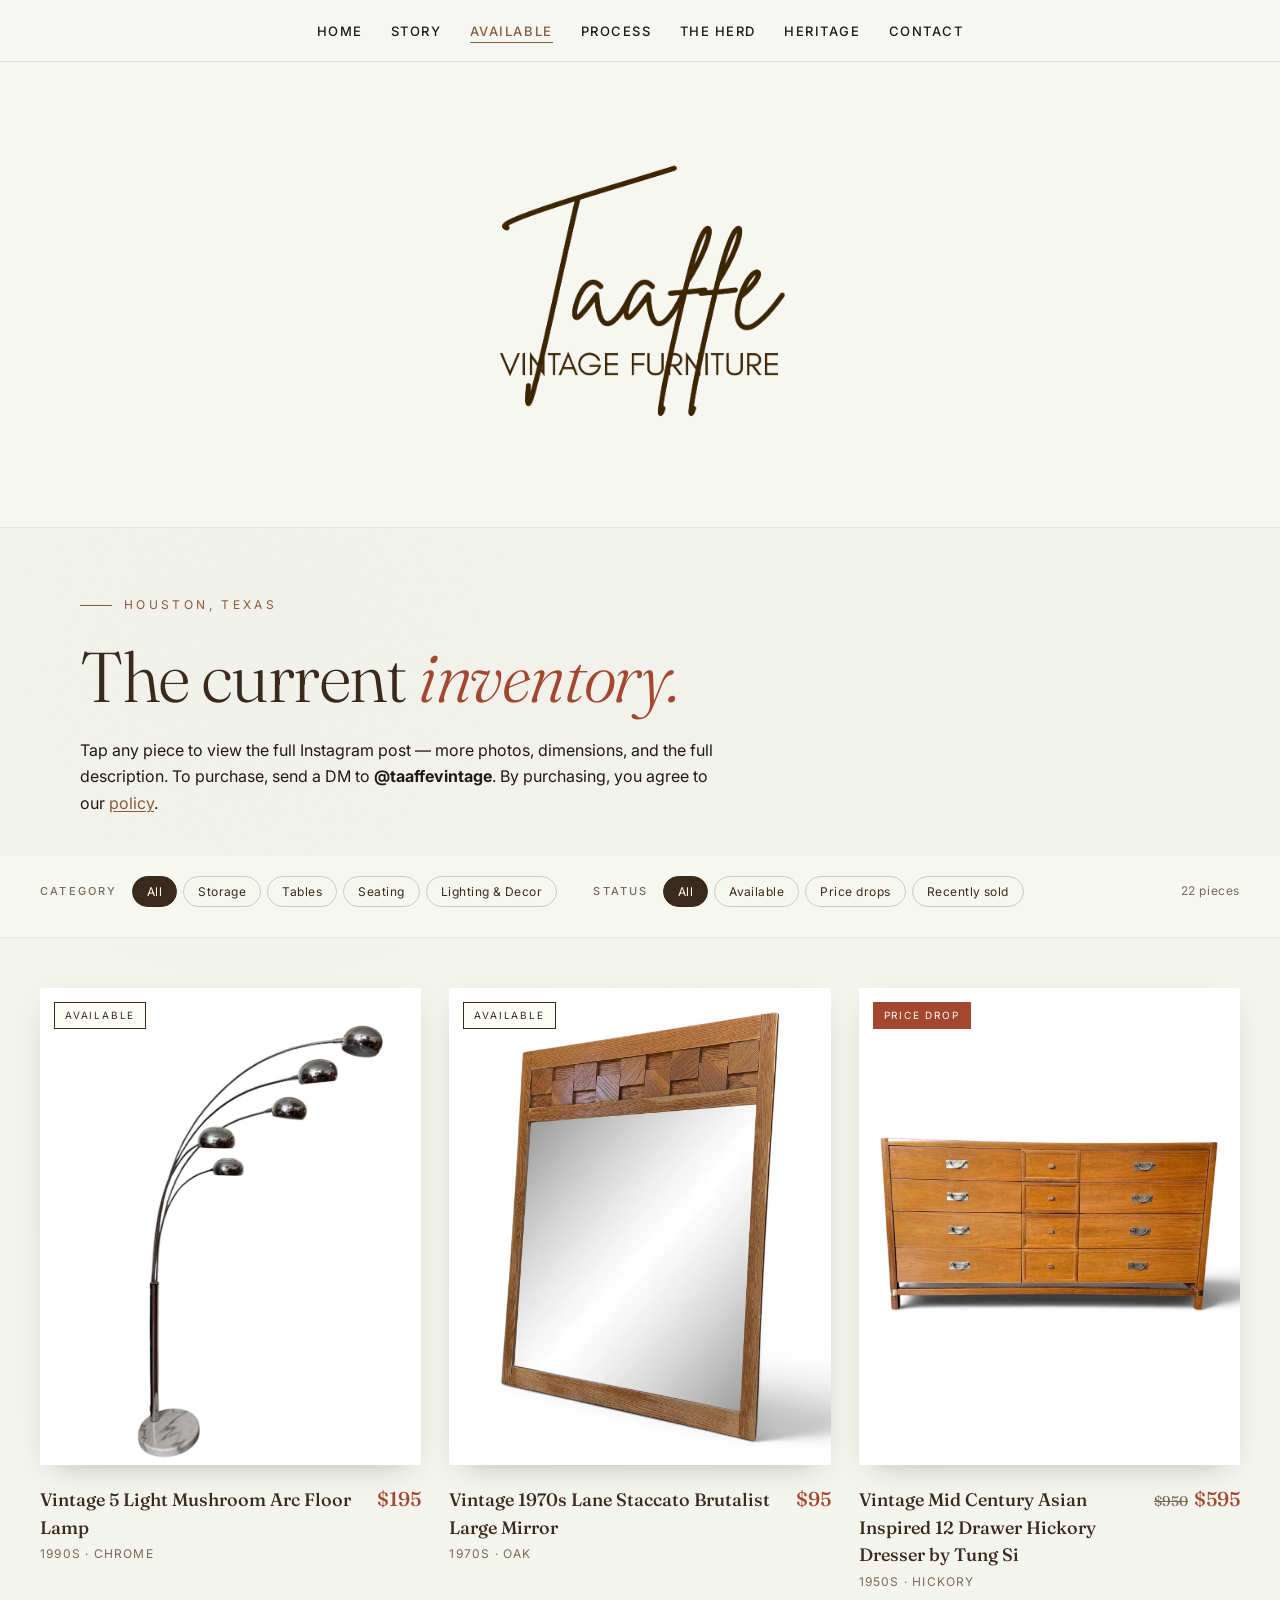
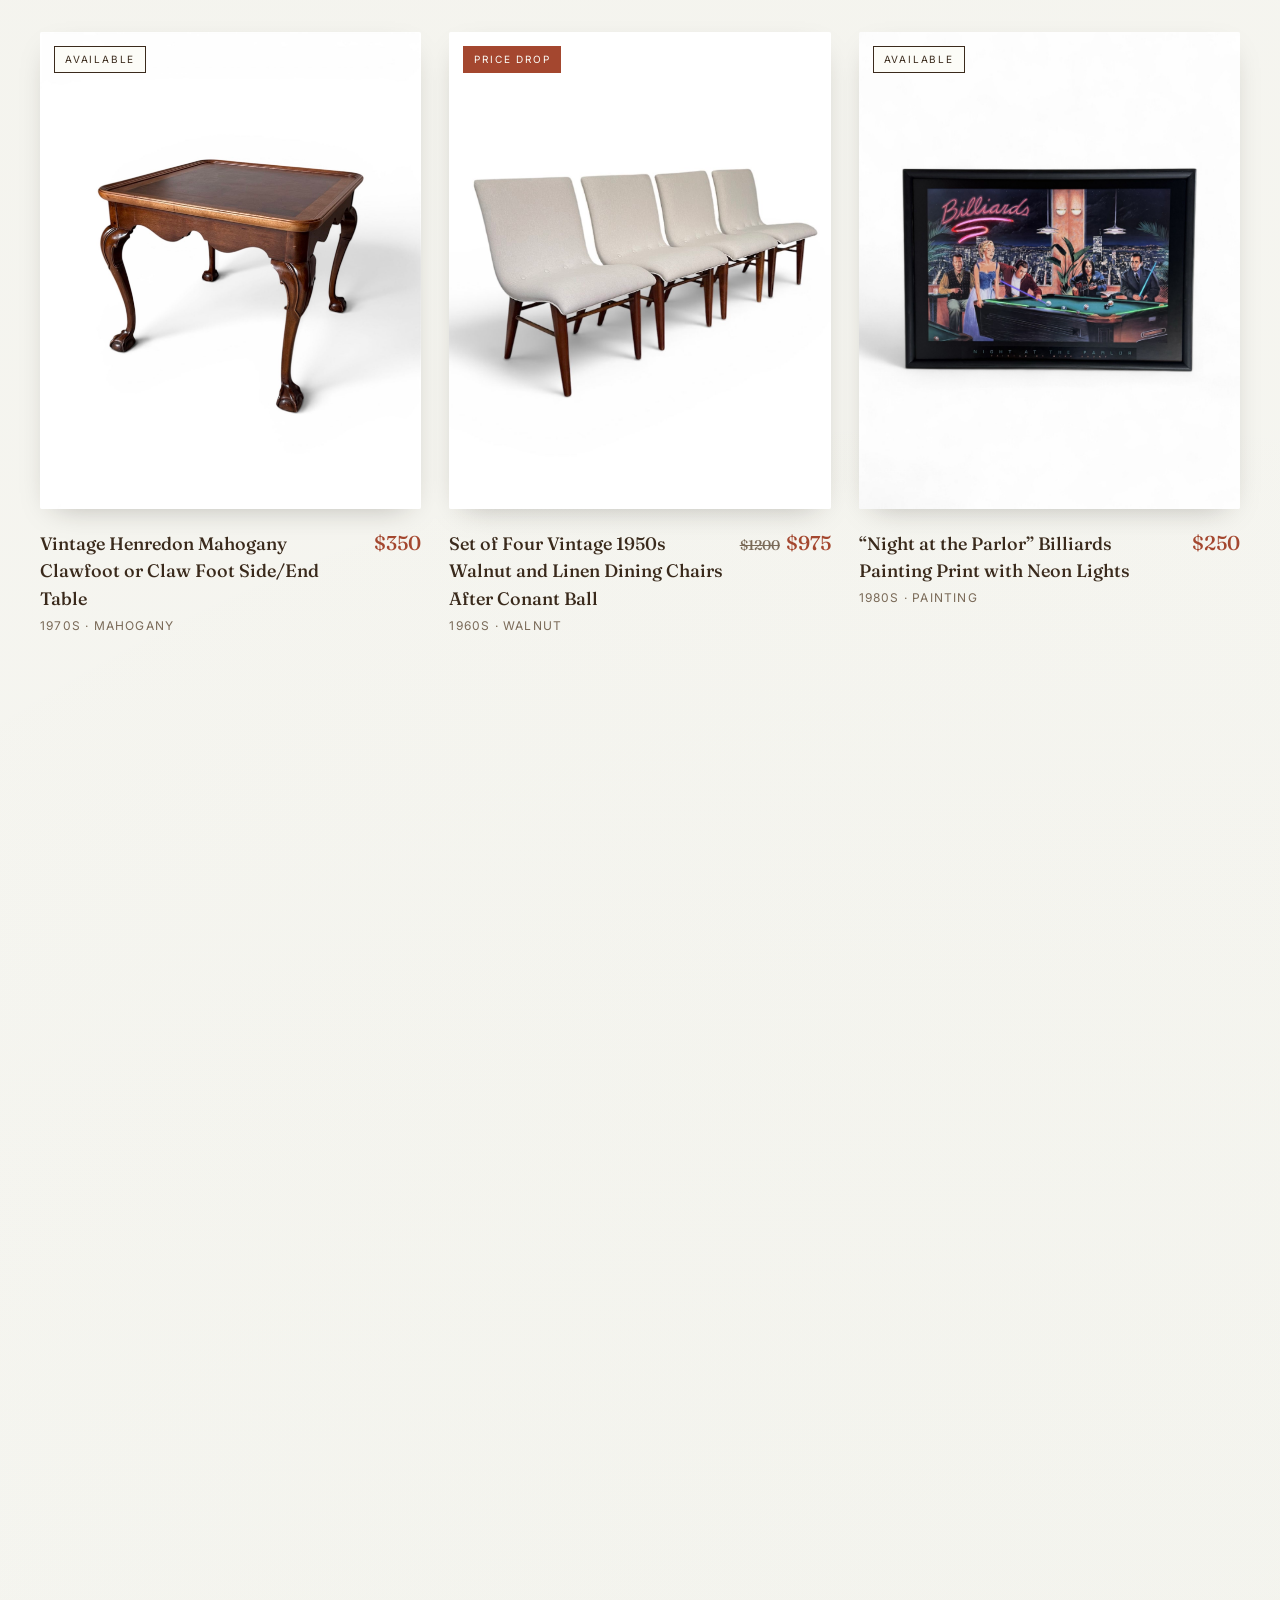
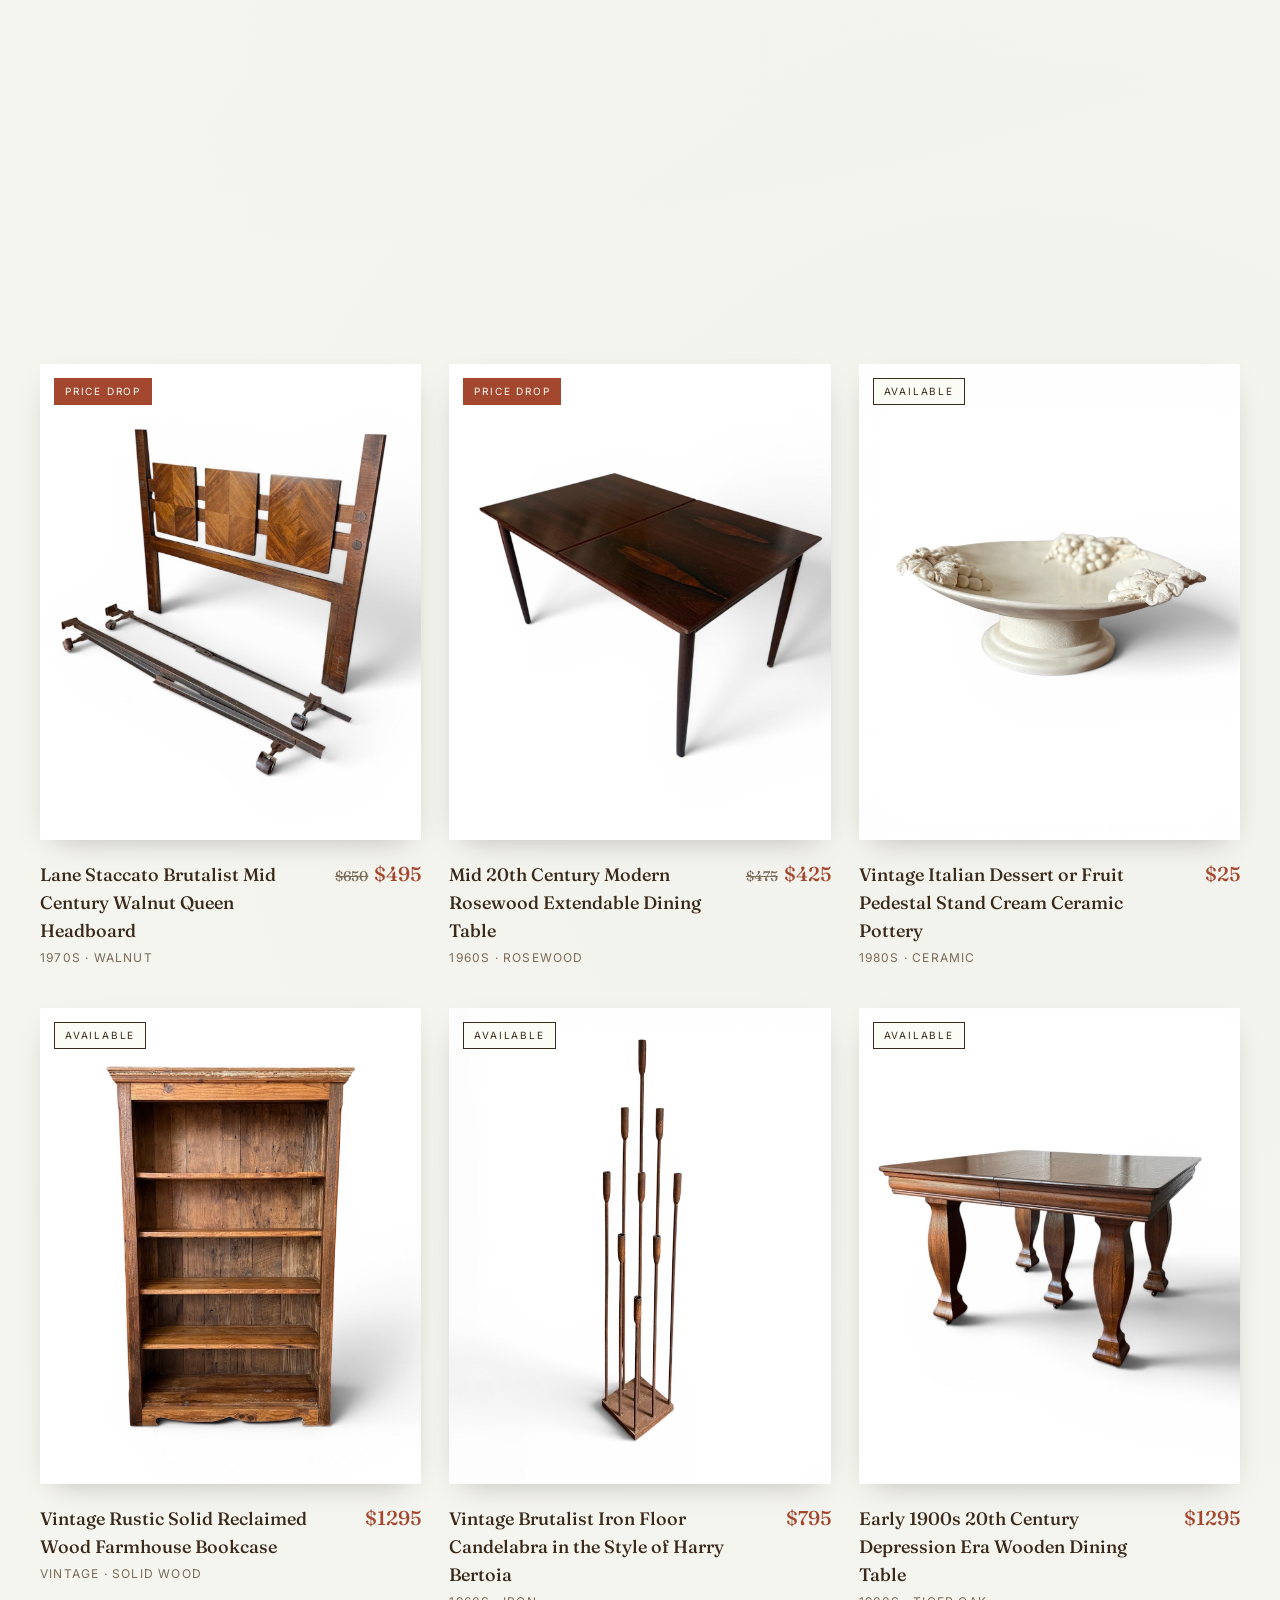
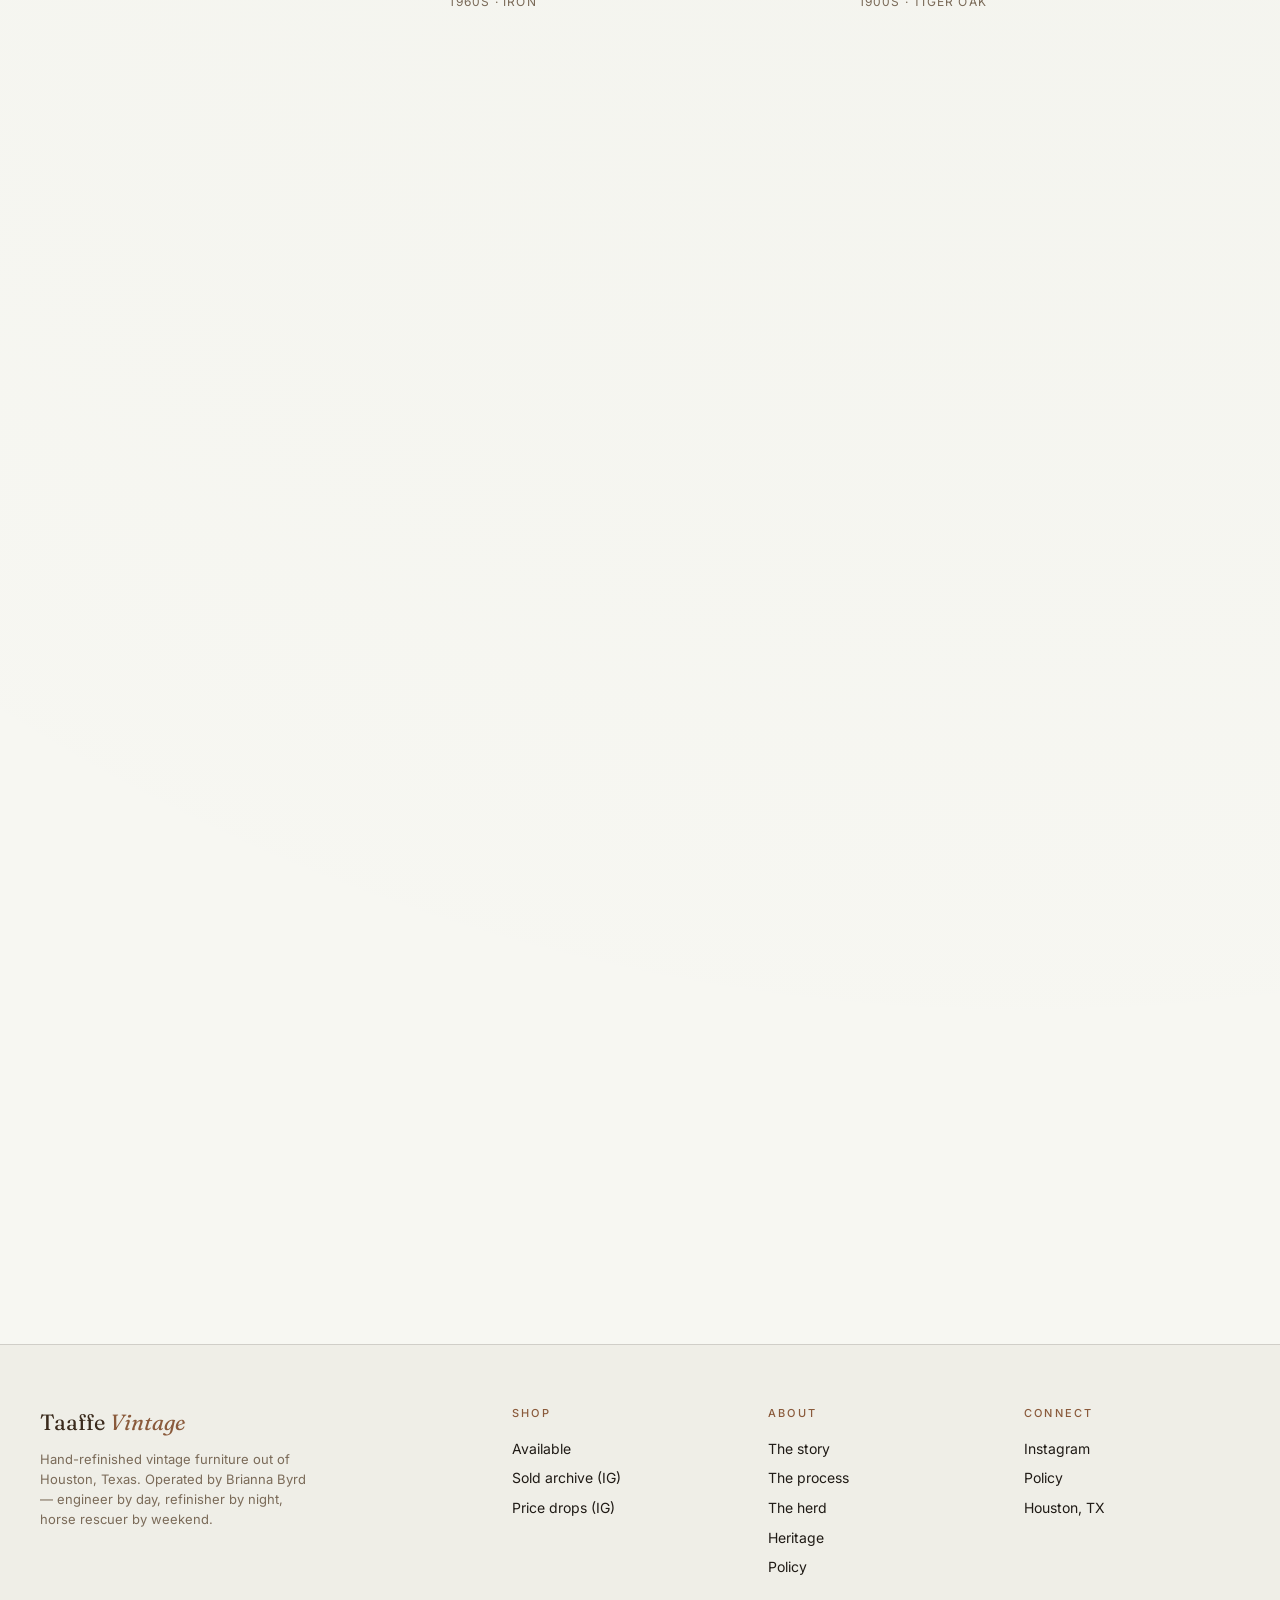
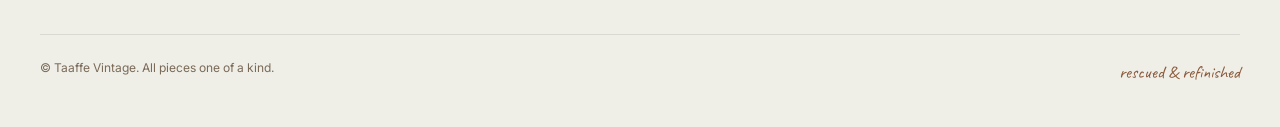
==== commit 51837da0: "Add files via upload" ====
--- a/available.html
+++ b/available.html
@@ -14,15 +14,53 @@
 <link rel="preconnect" href="https://fonts.gstatic.com" crossorigin />
 <link href="https://fonts.googleapis.com/css2?family=Fraunces:ital,opsz,wght@0,9..144,300;0,9..144,400;0,9..144,500;0,9..144,600;1,9..144,400&family=Inter:wght@300;400;500;600&family=Caveat:wght@400;600&display=swap" rel="stylesheet" />
 <link rel="stylesheet" href="styles.css" />
+
+<style>
+  /* Topbar nav — center it now that the brand-mark is gone */
+  .topbar {
+    justify-content: center;
+  }
+  .topbar nav {
+    width: auto;
+  }
+
+  /* Big brand banner — sits between topbar and page hero.
+     Padding is HALF of what's on the homepage for a more compact look. */
+  .brand-banner {
+    background: var(--paper, #F7F7F2);
+    padding: 30px 24px 20px;
+    text-align: center;
+    border-bottom: 1px solid rgba(138, 90, 59, 0.12);
+  }
+  .brand-banner a {
+    display: inline-block;
+    line-height: 0;
+  }
+  .brand-banner-logo {
+    width: 480px;
+    max-width: 85%;
+    height: auto;
+    display: block;
+    margin: 0 auto;
+  }
+  /* Tablet */
+  @media (max-width: 900px) {
+    .brand-banner { padding: 25px 20px 16px; }
+    .brand-banner-logo { width: 380px; }
+  }
+  /* Phone */
+  @media (max-width: 600px) {
+    .brand-banner { padding: 20px 16px 12px; }
+    .brand-banner-logo { width: 280px; }
+  }
+</style>
 </head>
 <body>
 
 <header class="topbar">
-  <a class="brand-mark" href="index.html">
-    <img class="brand-logo" src="logo.png" alt="Taaffe Vintage" />
-  </a>
   <nav>
     <ul>
+      <li><a href="index.html">Home</a></li>
       <li><a href="index.html#story">Story</a></li>
       <li><a href="available.html" class="active">Available</a></li>
       <li><a href="index.html#process">Process</a></li>
@@ -32,6 +70,13 @@
     </ul>
   </nav>
 </header>
+
+<!-- BIG BRAND BANNER -->
+<section class="brand-banner">
+  <a href="index.html" aria-label="Taaffe Vintage home">
+    <img class="brand-banner-logo" src="logo.png" alt="Taaffe Vintage" />
+  </a>
+</section>
 
 <section class="page-hero">
   <div class="container">
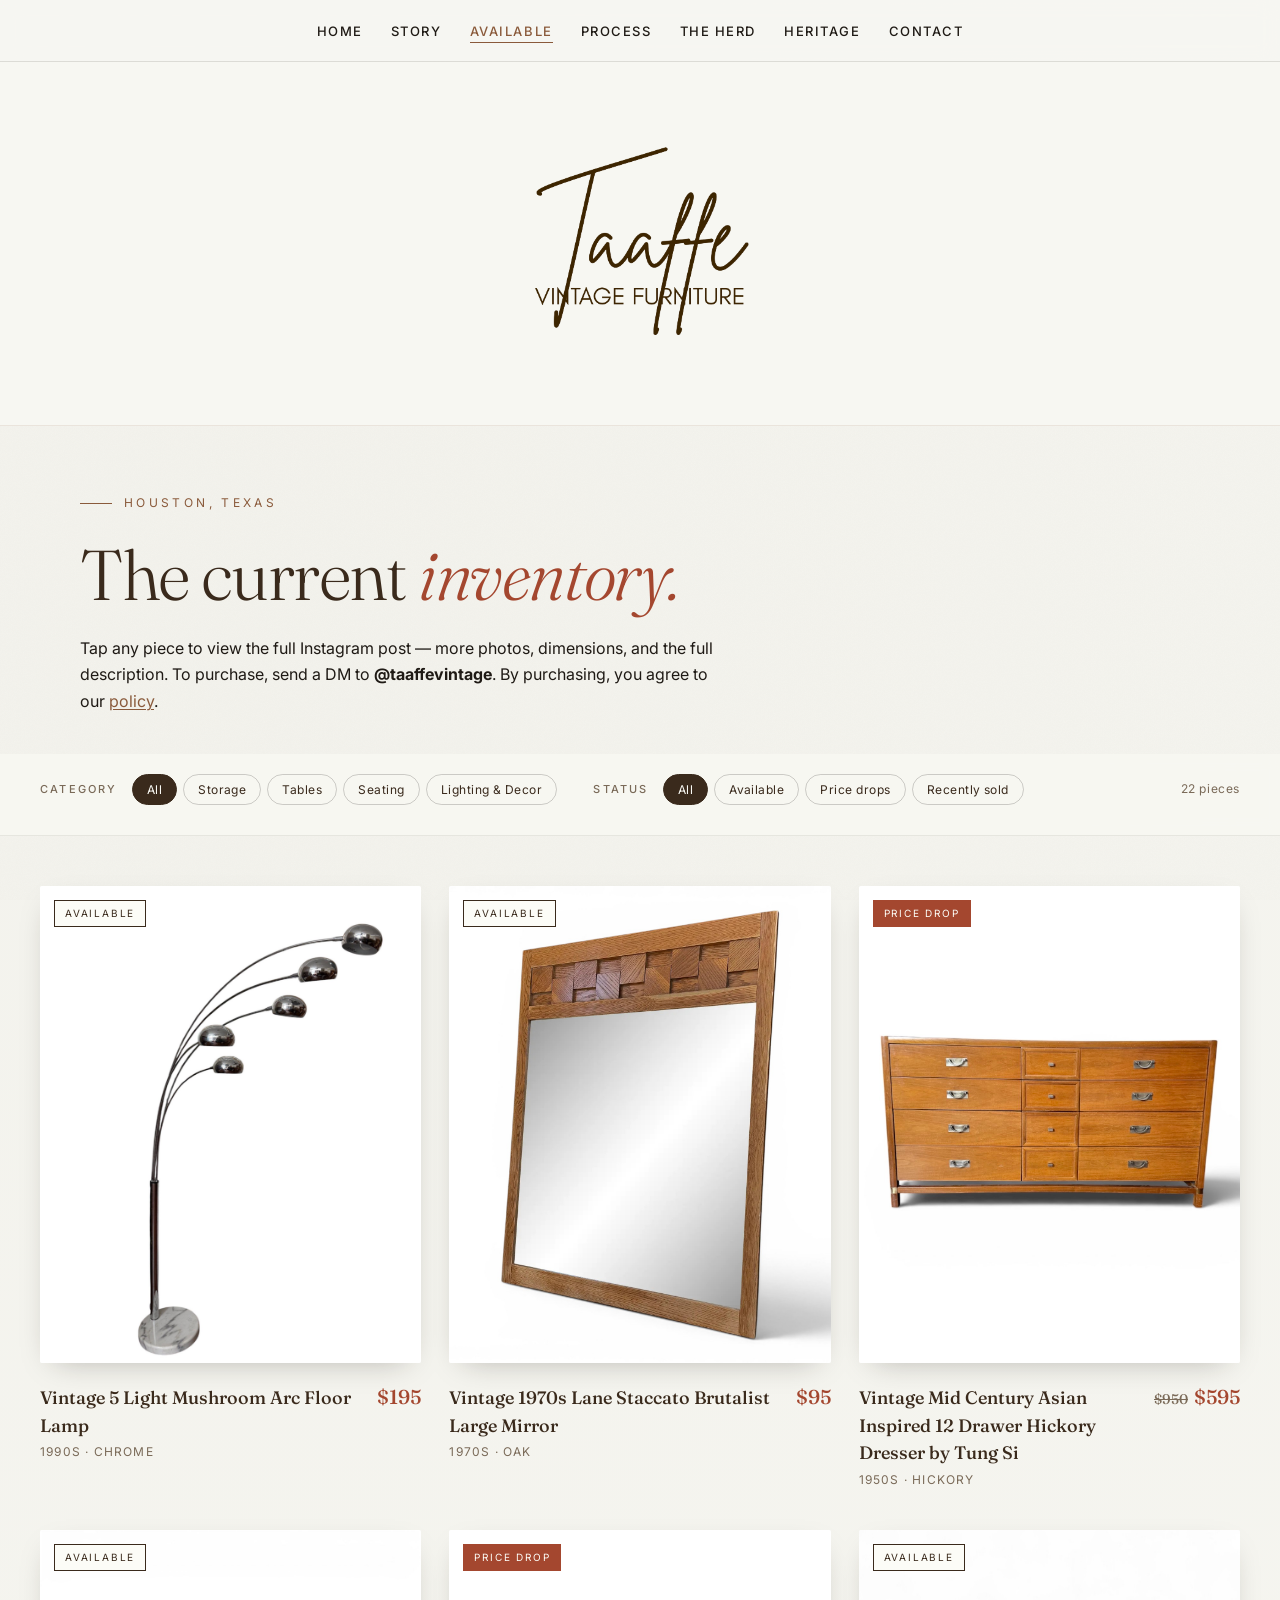
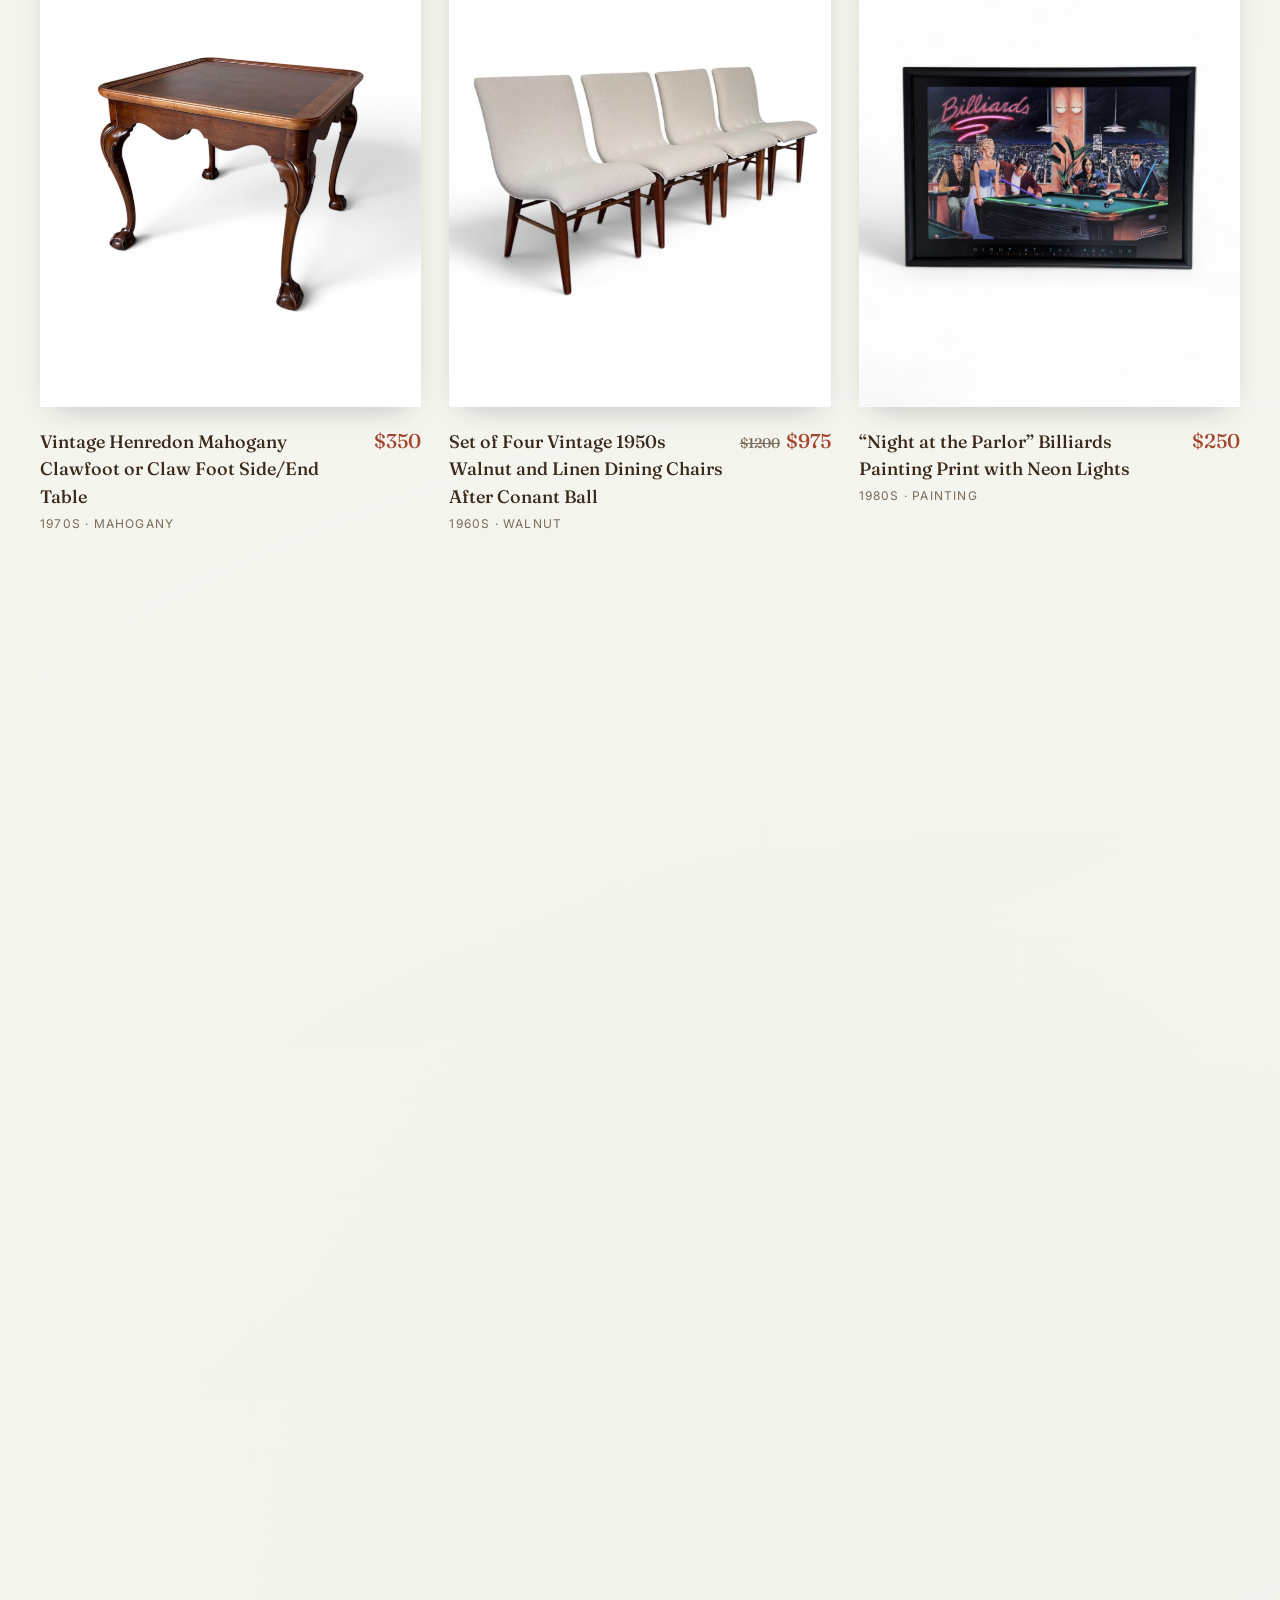
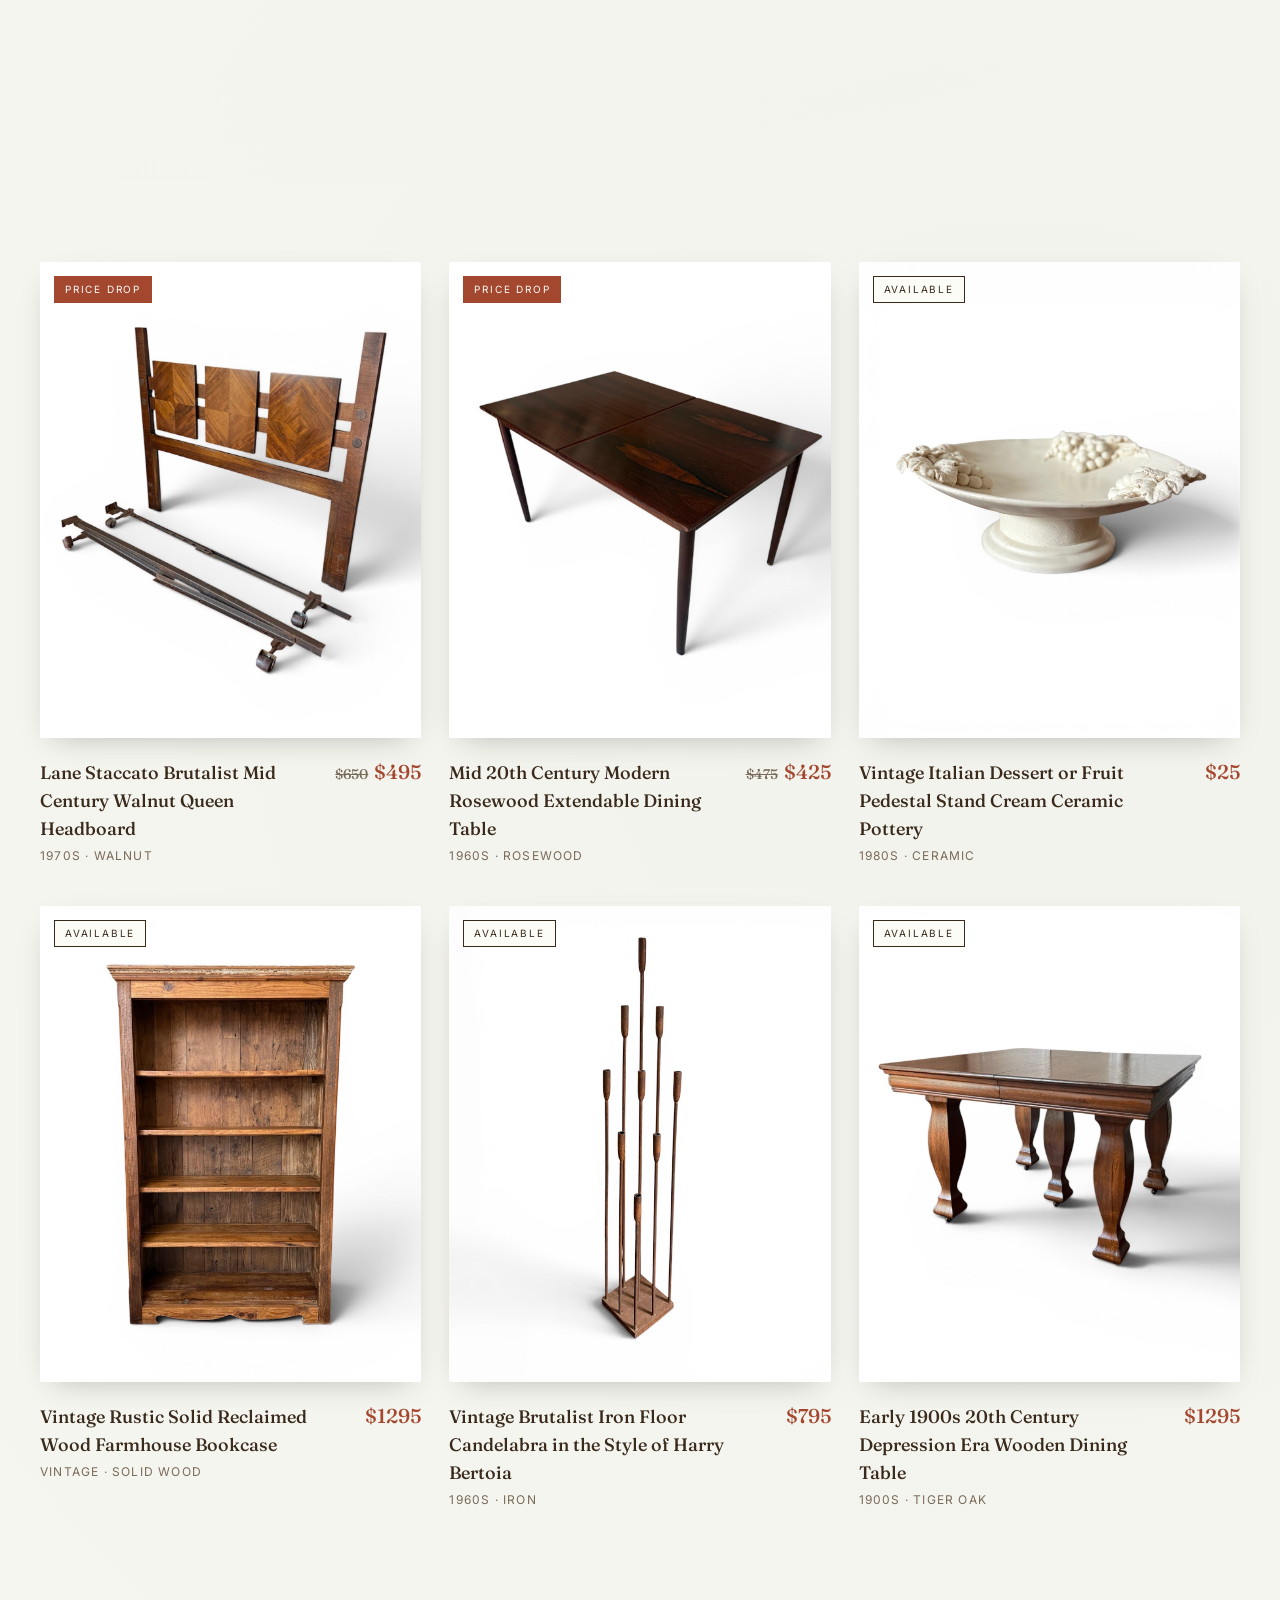
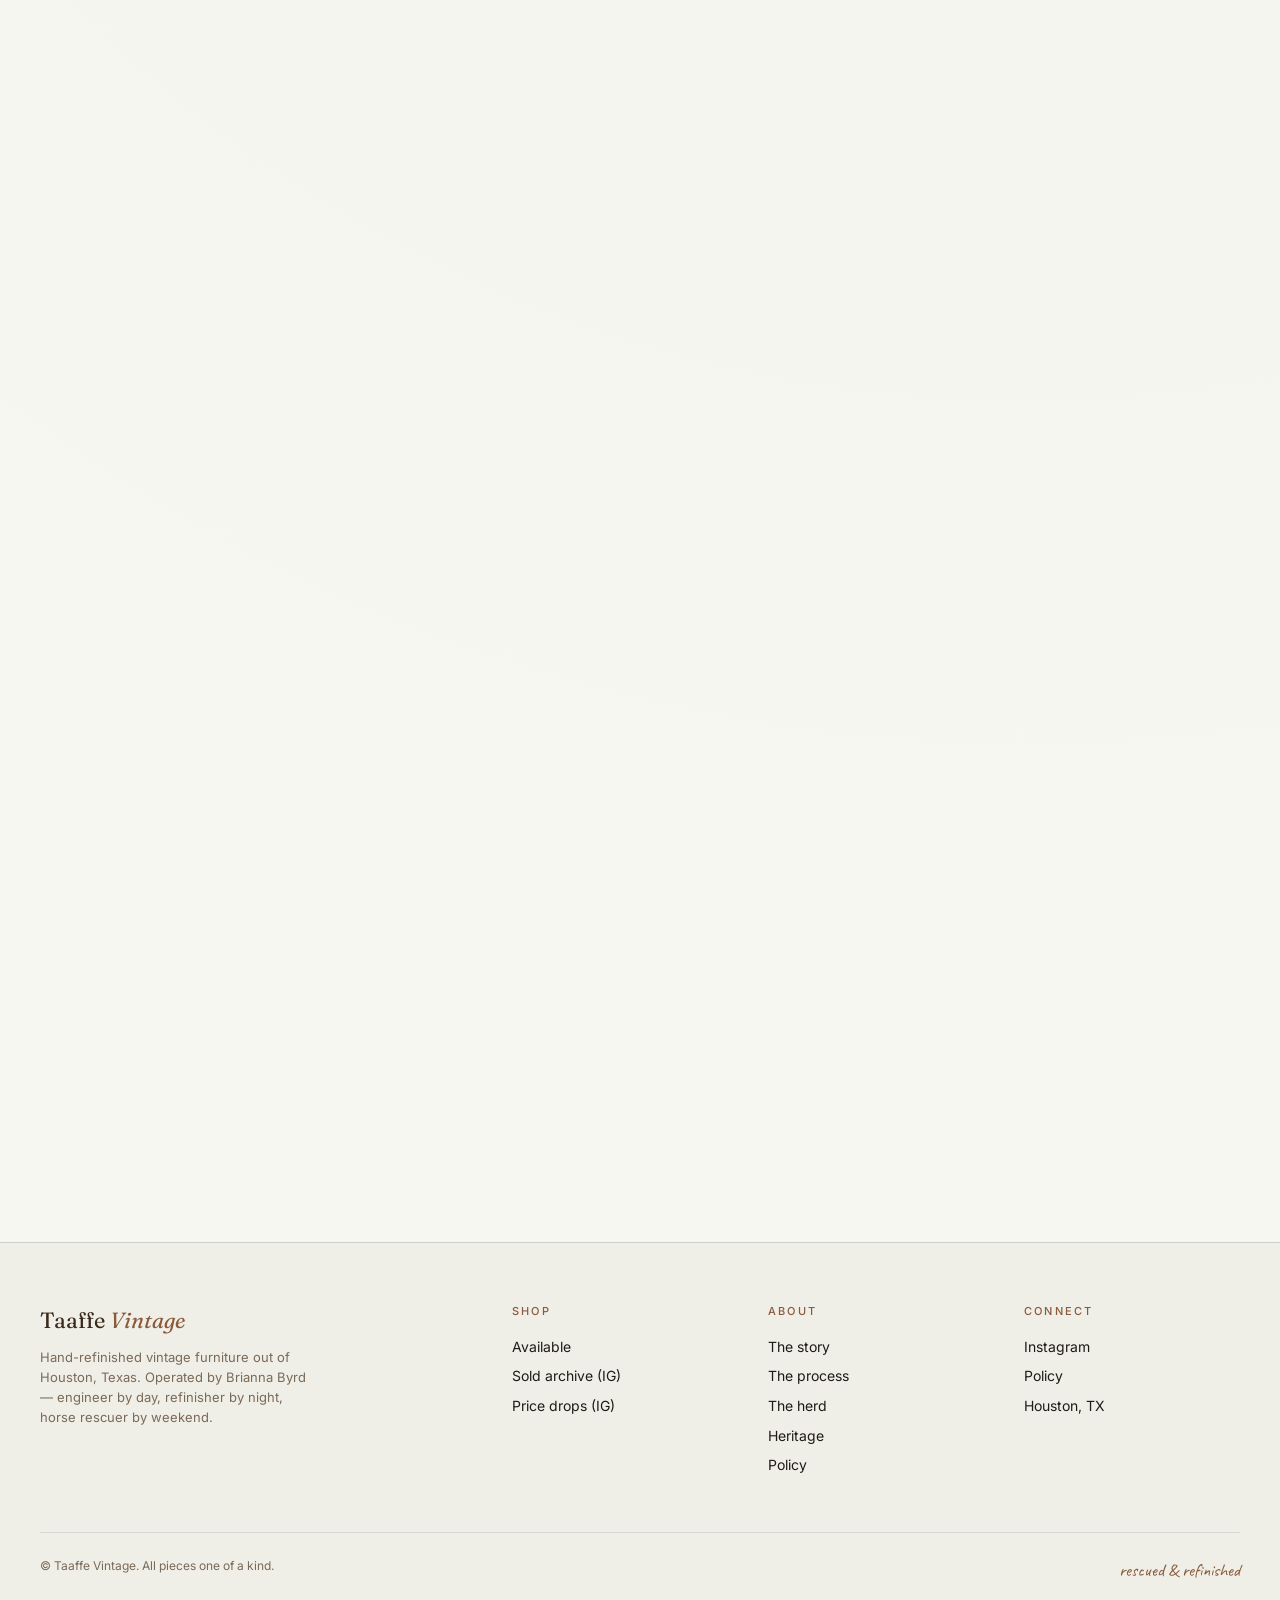
==== commit 9ac943c4: "Update available.html" ====
--- a/available.html
+++ b/available.html
@@ -37,7 +37,7 @@
     line-height: 0;
   }
   .brand-banner-logo {
-    width: 480px;
+    width: 360px;
     max-width: 85%;
     height: auto;
     display: block;
@@ -46,12 +46,12 @@
   /* Tablet */
   @media (max-width: 900px) {
     .brand-banner { padding: 25px 20px 16px; }
-    .brand-banner-logo { width: 380px; }
+    .brand-banner-logo { width: 290px; }
   }
   /* Phone */
   @media (max-width: 600px) {
     .brand-banner { padding: 20px 16px 12px; }
-    .brand-banner-logo { width: 280px; }
+    .brand-banner-logo { width: 220px; }
   }
 </style>
 </head>
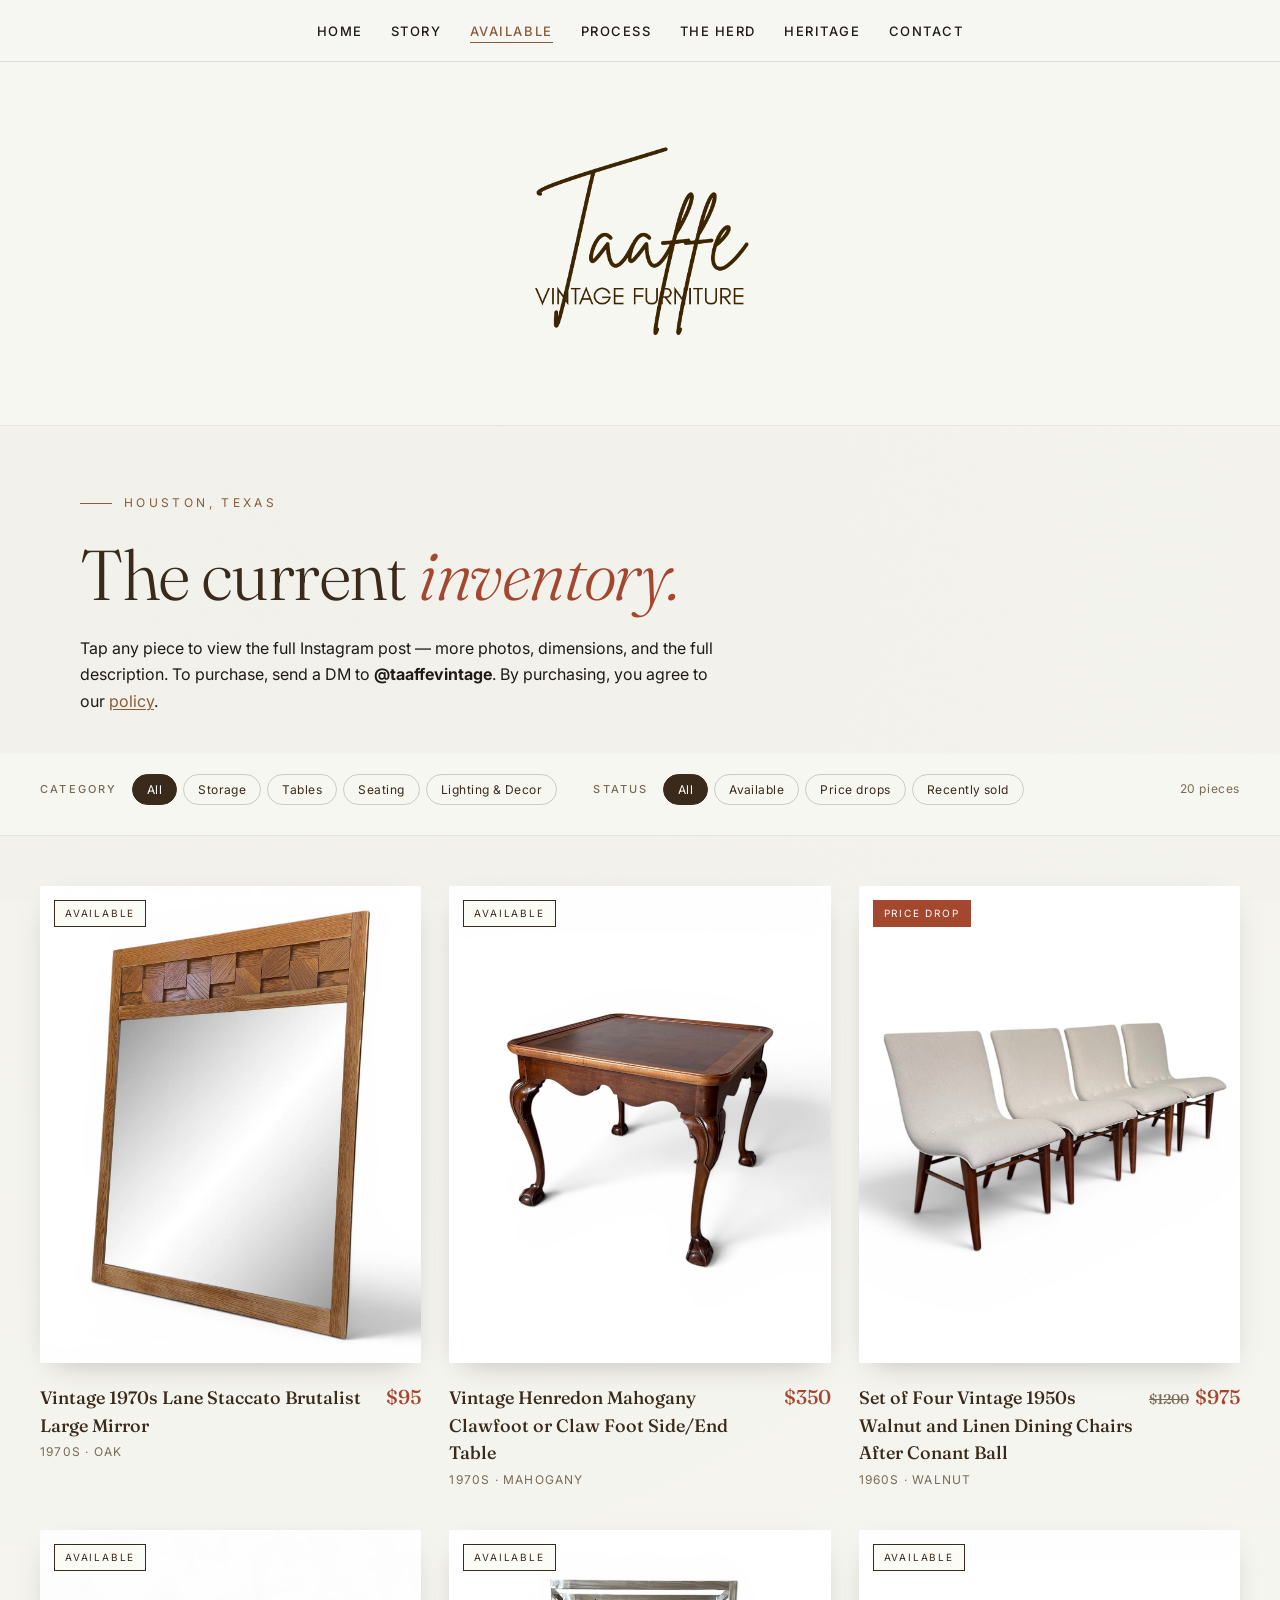
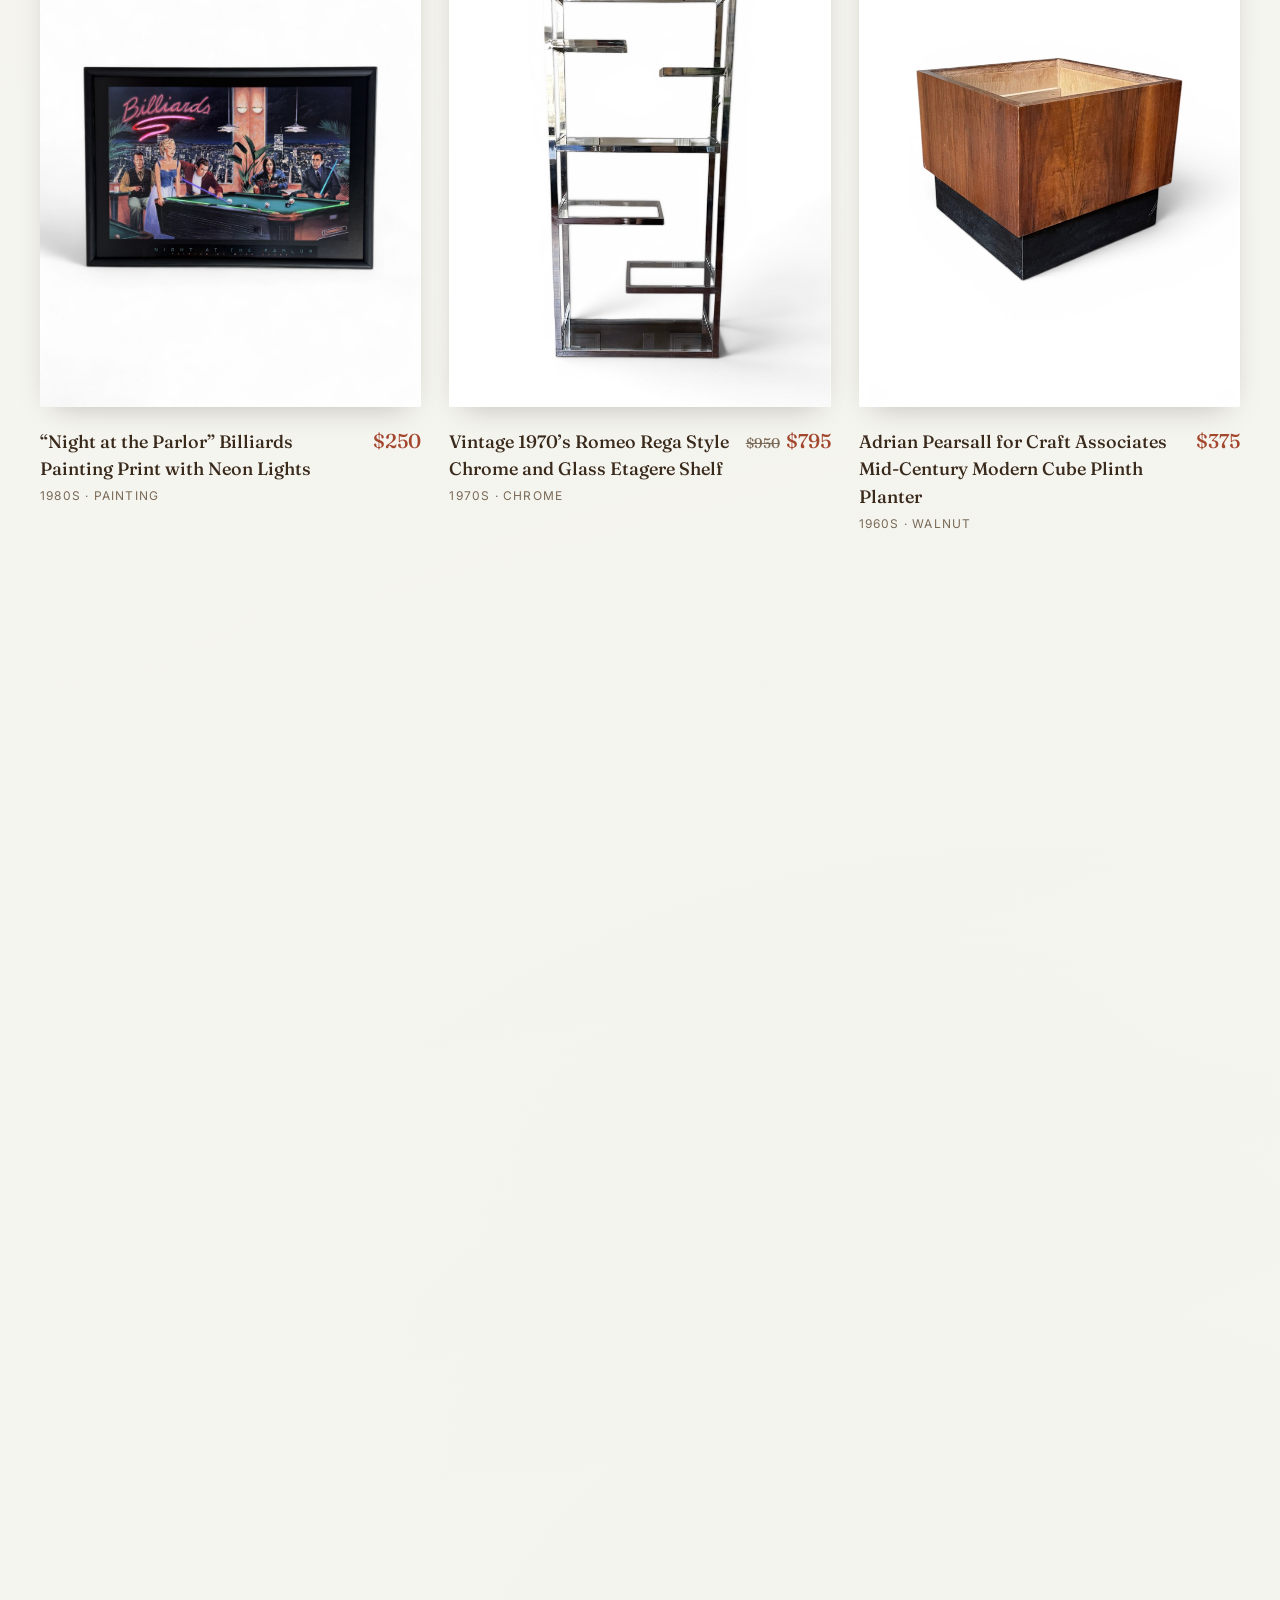
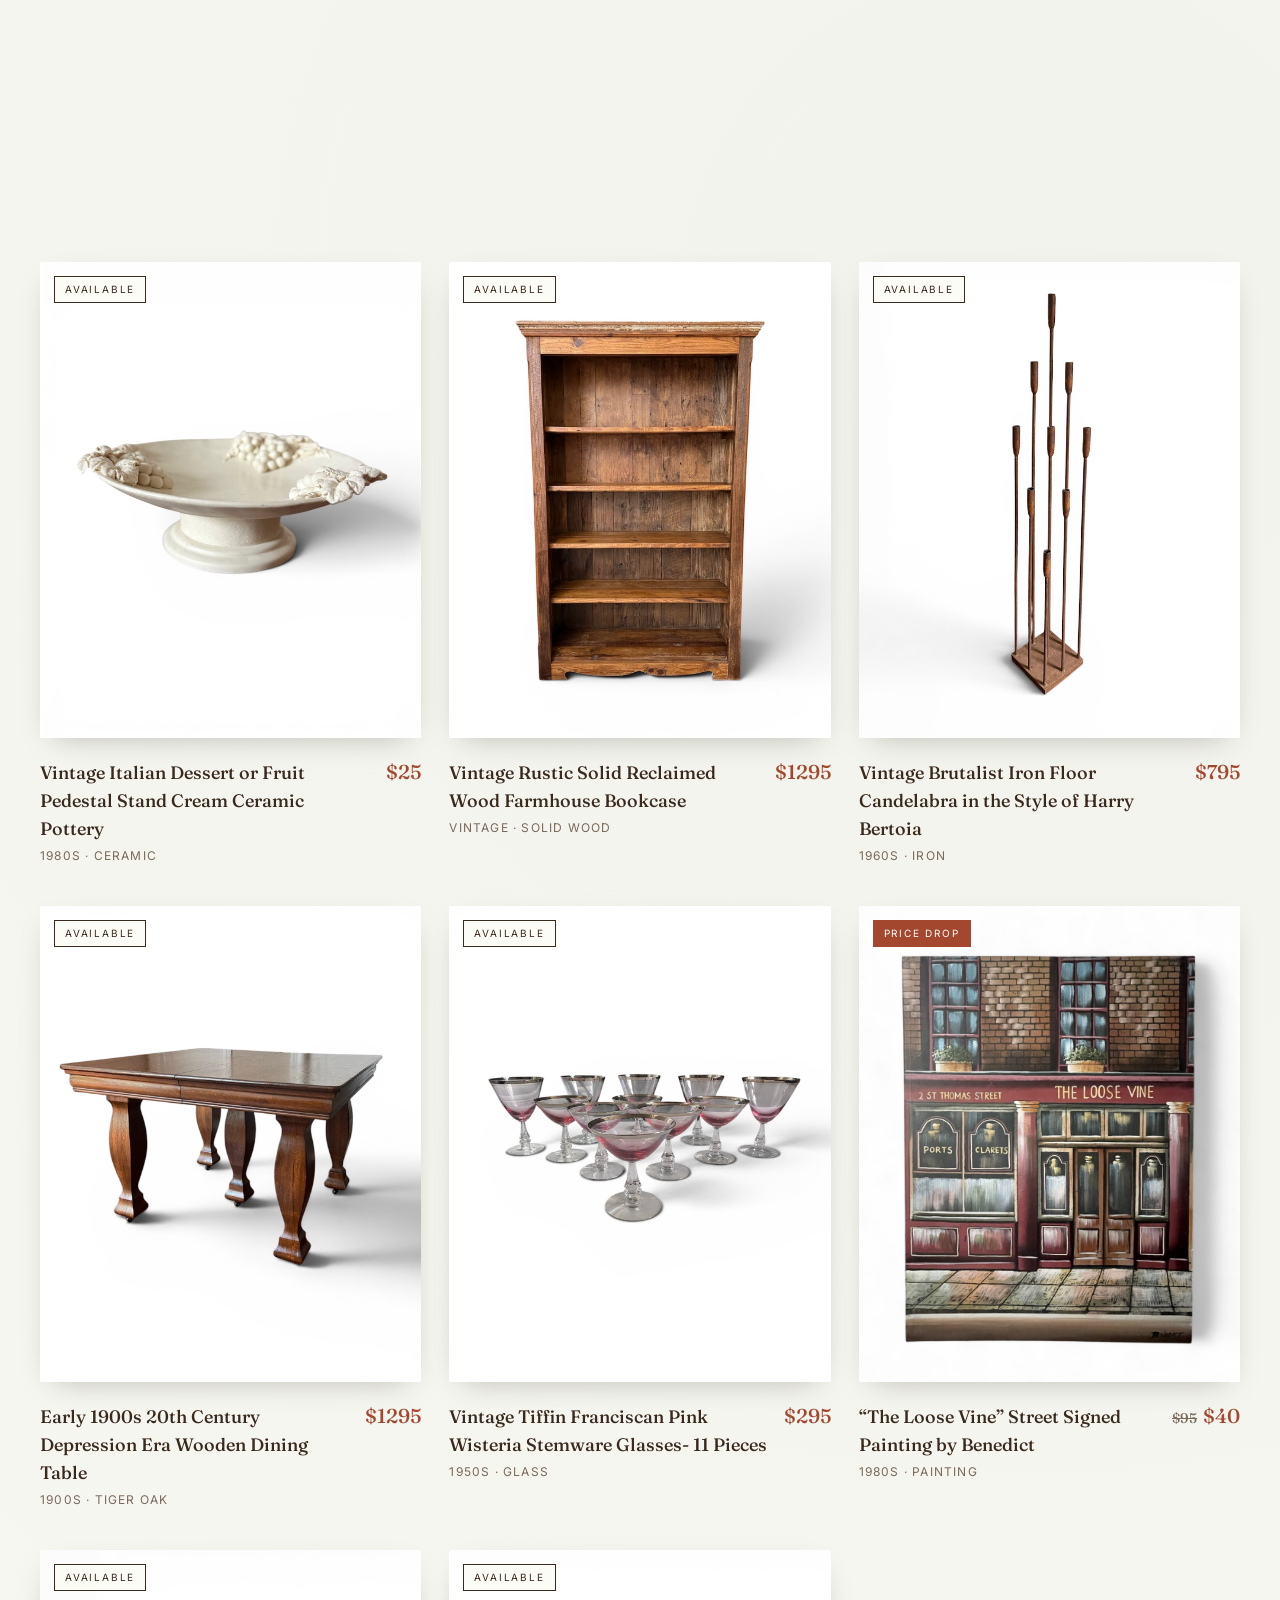
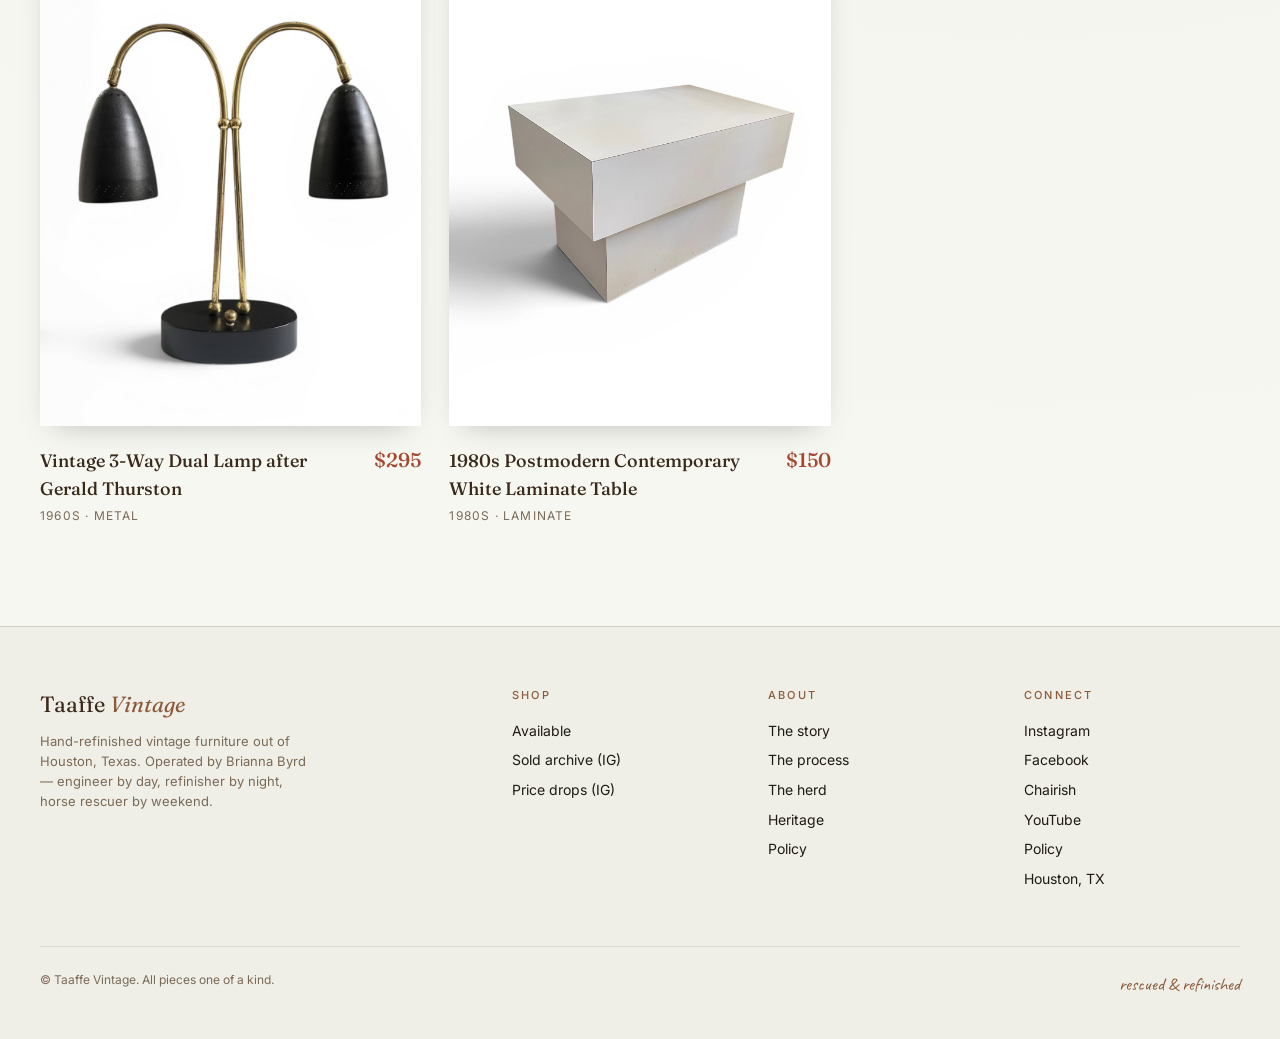
==== commit 14756a57: "Update available.html" ====
--- a/available.html
+++ b/available.html
@@ -147,6 +147,9 @@
     <div class="foot-col">
       <h5>Connect</h5>
       <a href="https://www.instagram.com/taaffevintage/" target="_blank" rel="noopener">Instagram</a>
+      <a href="https://www.facebook.com/taaffevintage" target="_blank" rel="noopener">Facebook</a>
+      <a href="https://www.chairish.com/shop/taaffevintage" target="_blank" rel="noopener">Chairish</a>
+      <a href="https://www.youtube.com/taaffevintage" target="_blank" rel="noopener">YouTube</a>
       <a href="#" class="policy-link" data-open-policy>Policy</a>
       <span>Houston, TX</span>
     </div>
@@ -168,7 +171,10 @@
 
       <div class="policy-section">
         <h3>Sales &amp; Holds</h3>
-        <p>Thank you for following Taaffe Vintage. Every piece is vintage and sold as-is, with normal signs of wear and use that come with age — scratches, scuffs, stains, and chips can be present. Major damage is disclosed in the listing, but not every flaw is easily photographed. Please ask for additional photos or details before purchasing if you have any questions. <strong>All sales are final.</strong></p>
+        <p>Thank you for following Taaffe Vintage. Our inventory consists of vintage, antique, or preowned pieces and will show signs of age, use, repair, wear, and imperfection consistent with their history. Scratches, scuffs, stains, chips, veneer repairs, and other signs of use may be present.</p>
+        <p>Descriptions, dimensions, wood species, age estimates, designer attributions, and condition notes reflect our general observations and research, but are not guaranteed. <strong>Listing photos and descriptions</strong> are provided as a general representation of the item and <strong>may not capture every detail, imperfection, repair, or sign of wear.</strong></p>
+        <p>Buyers are responsible for reviewing all photos carefully, visiting the item in-person for an inspection, and requesting any additional information, measurements, photos, or videos prior to purchase if condition or suitability is a concern.</p>
+        <p><strong>All items are sold as-is and all sales are final.</strong></p>
         <p>Items are listed across multiple platforms (Instagram, Facebook Marketplace, and others) and sold first-come, first-served. <strong>Availability is not guaranteed until a deposit or full payment has been received.</strong></p>
         <p>Pieces cannot be held without a non-refundable deposit of 50% of the purchase price. Once a deposit has been paid, items must be picked up or have delivery arranged within 30 days. Items not picked up within 30 days will be relisted, and deposits are not refunded.</p>
       </div>
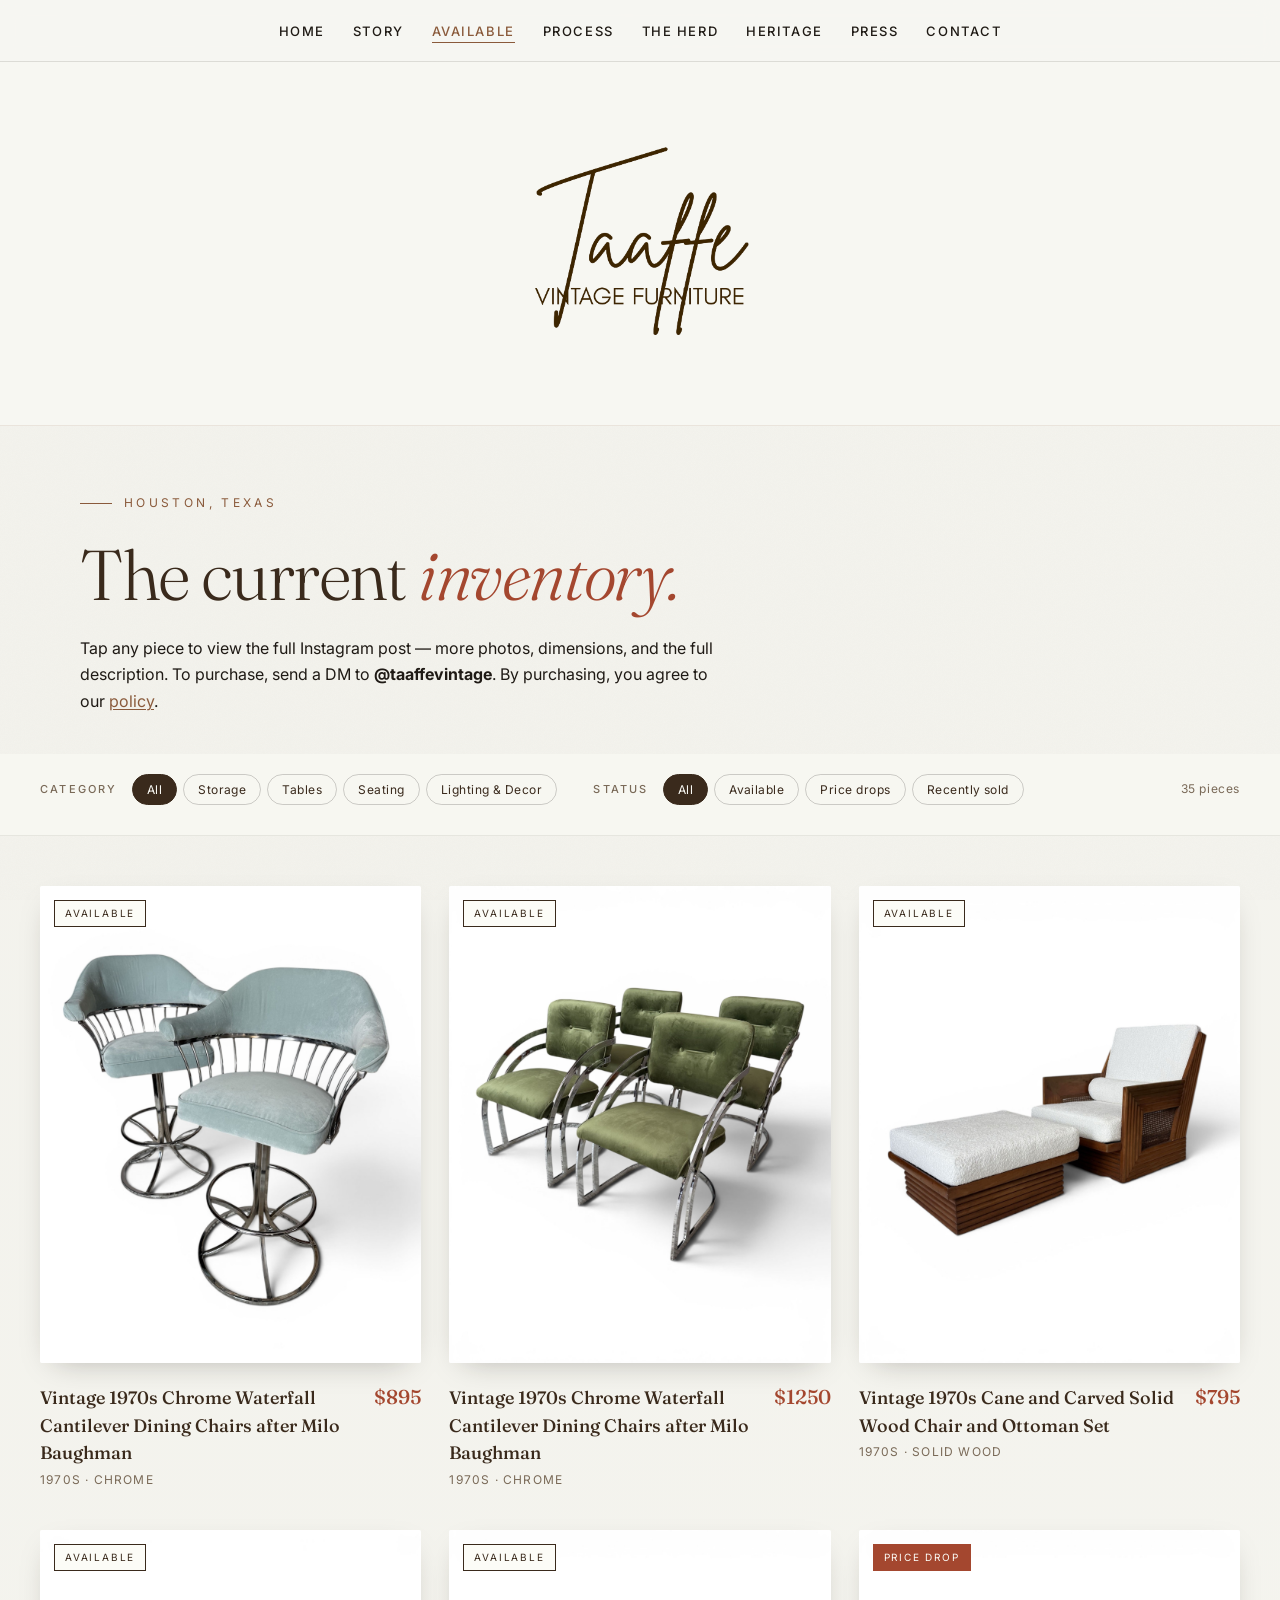
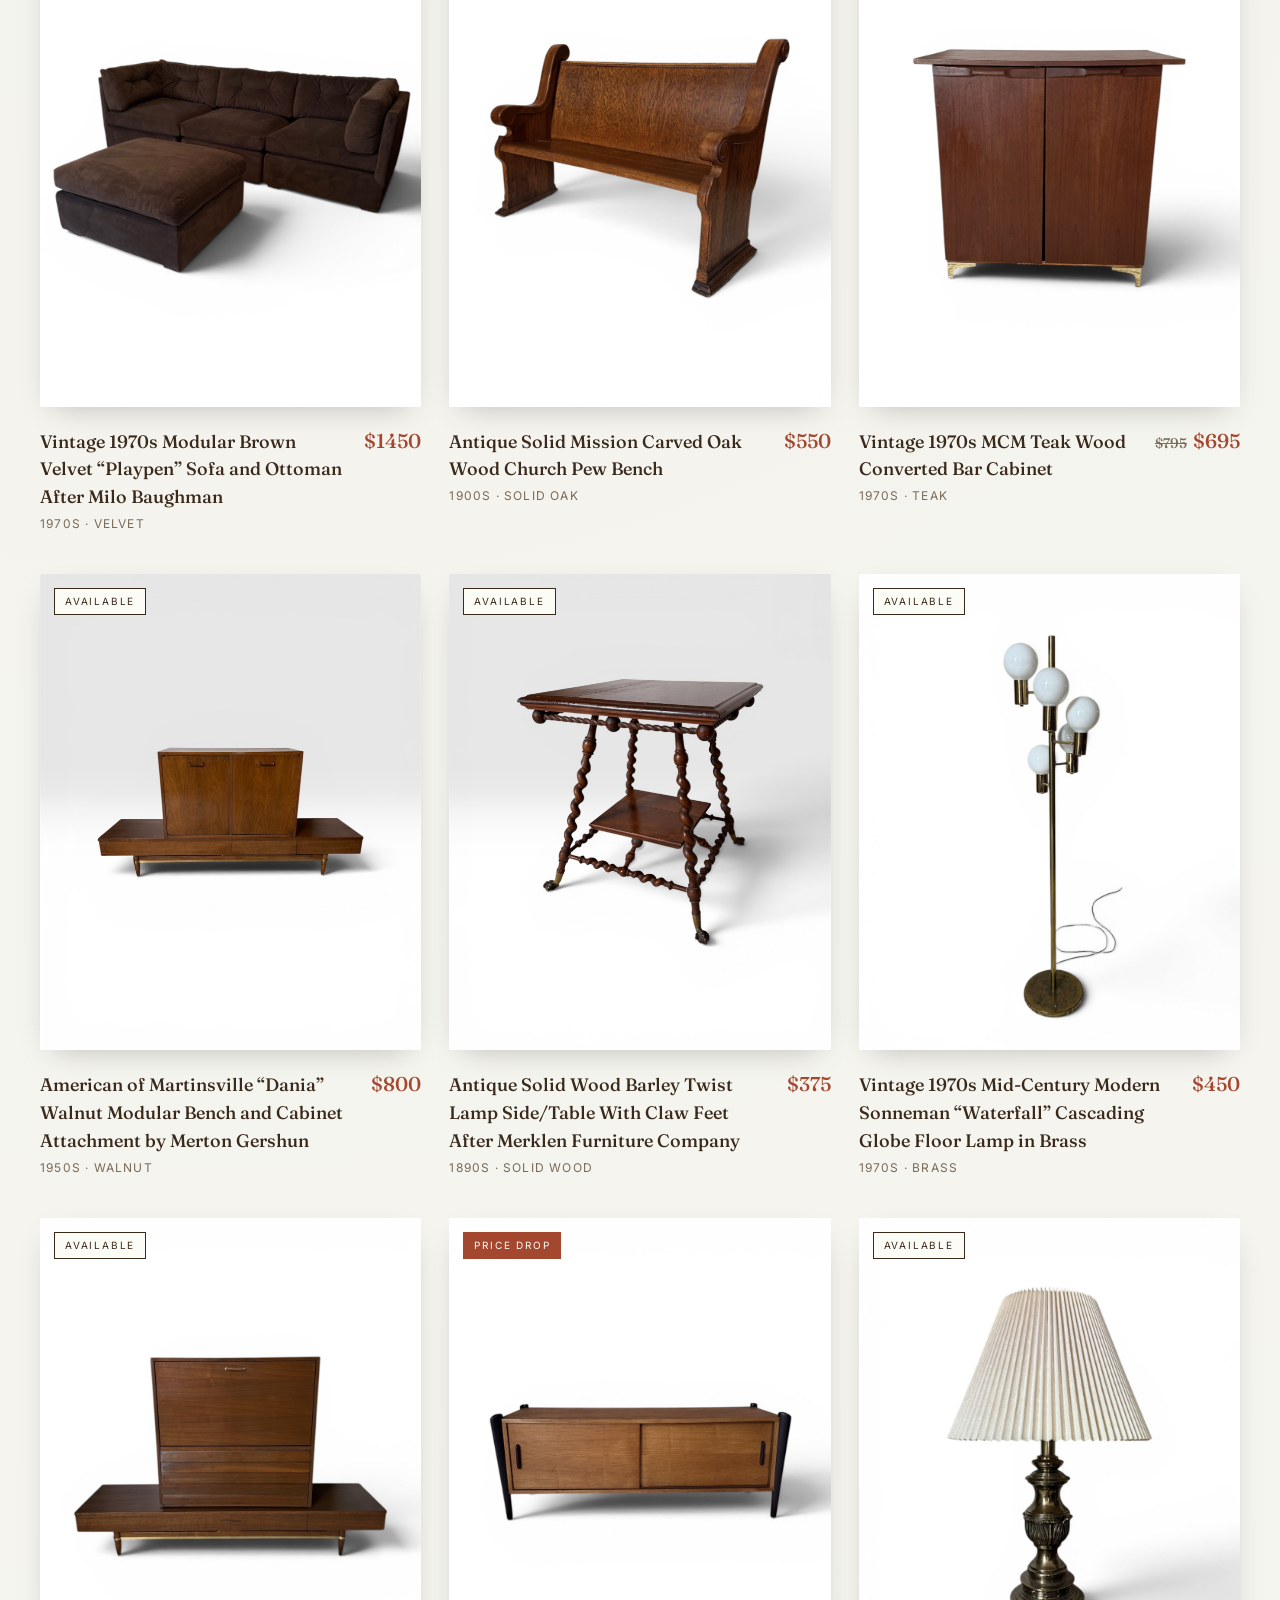
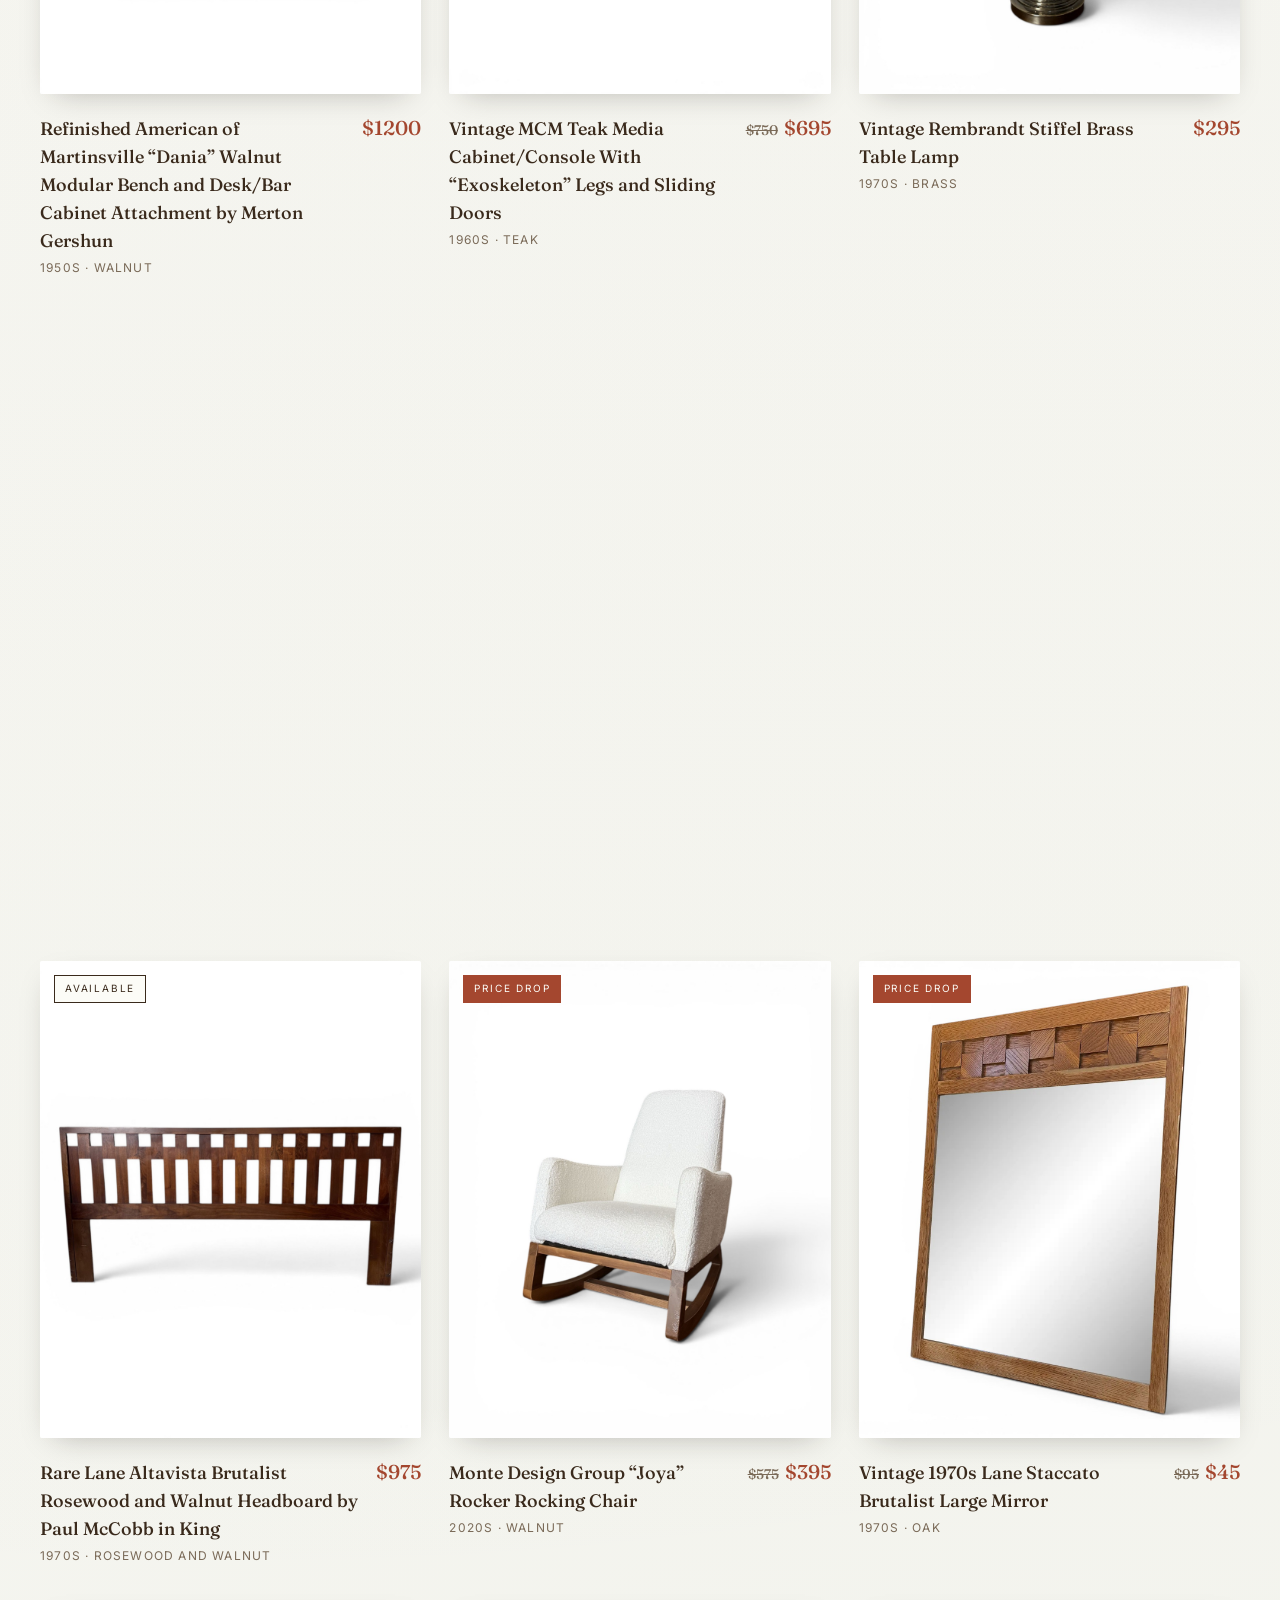
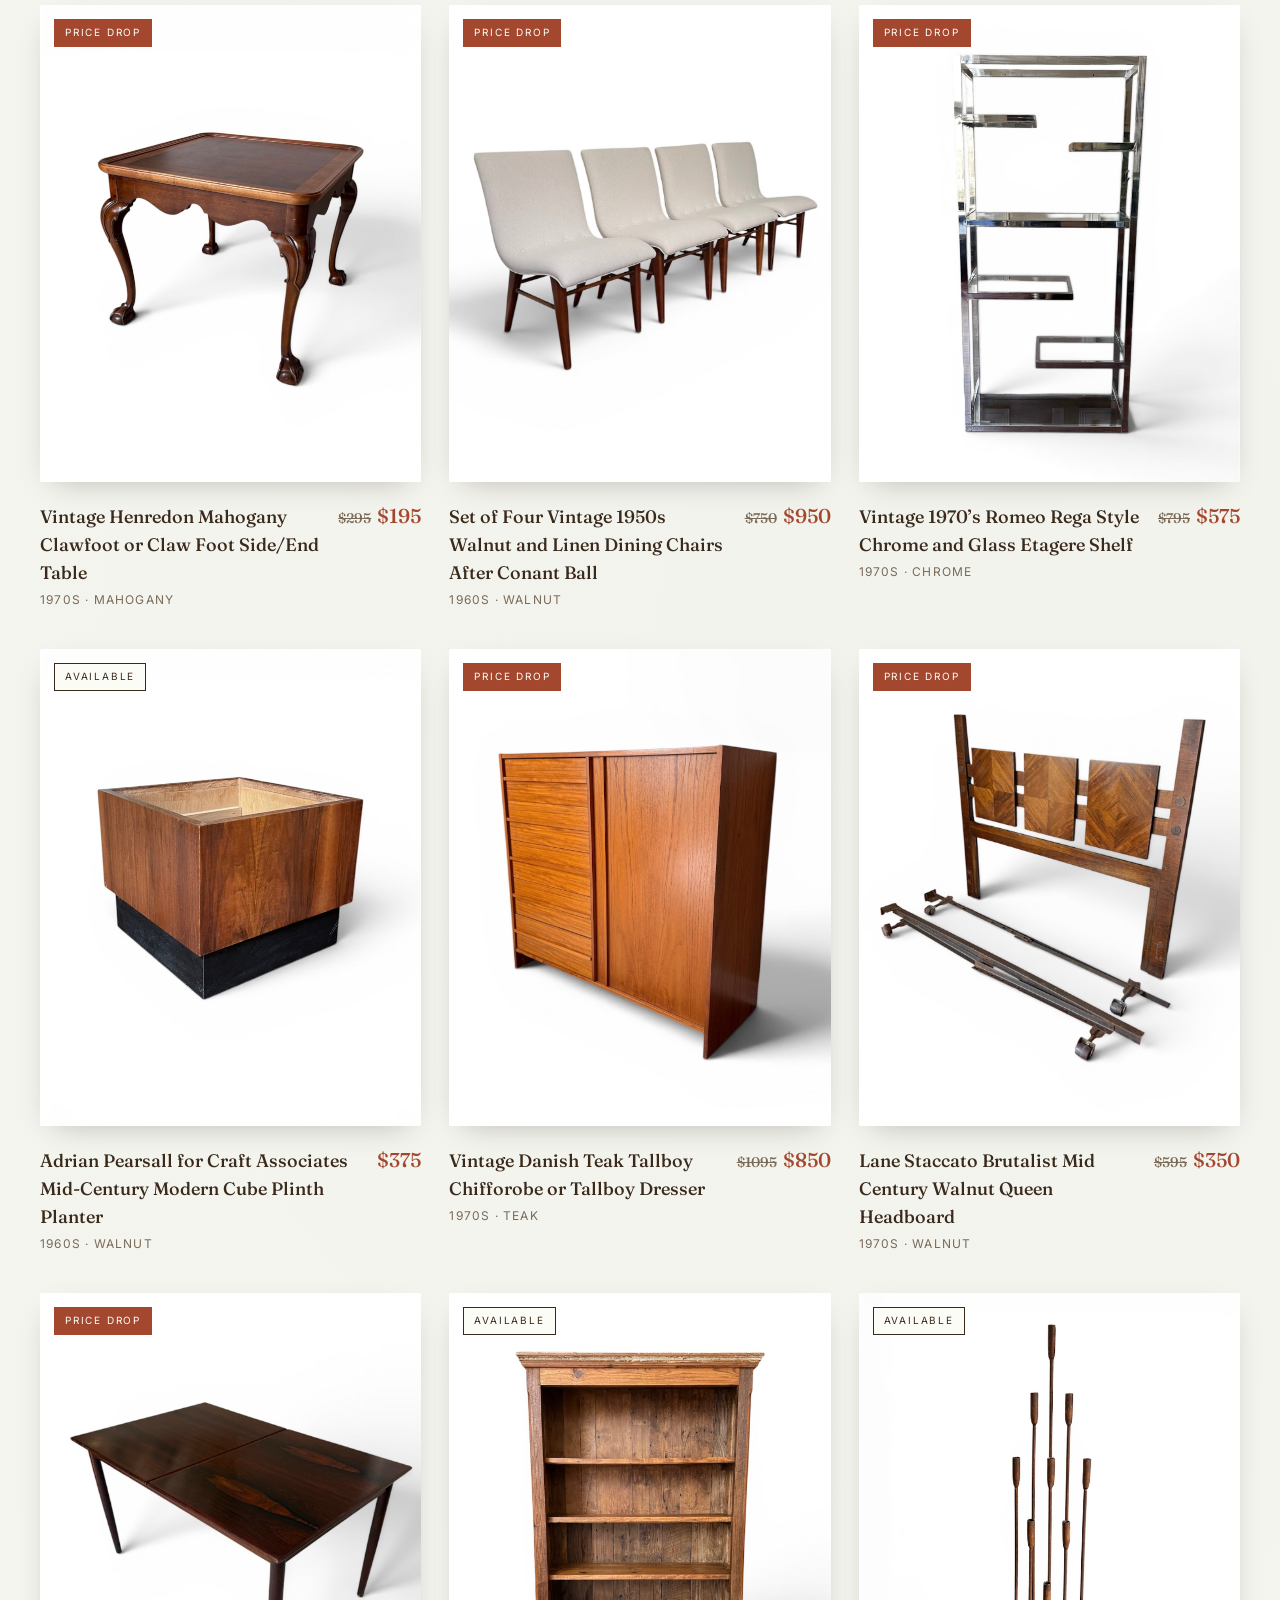
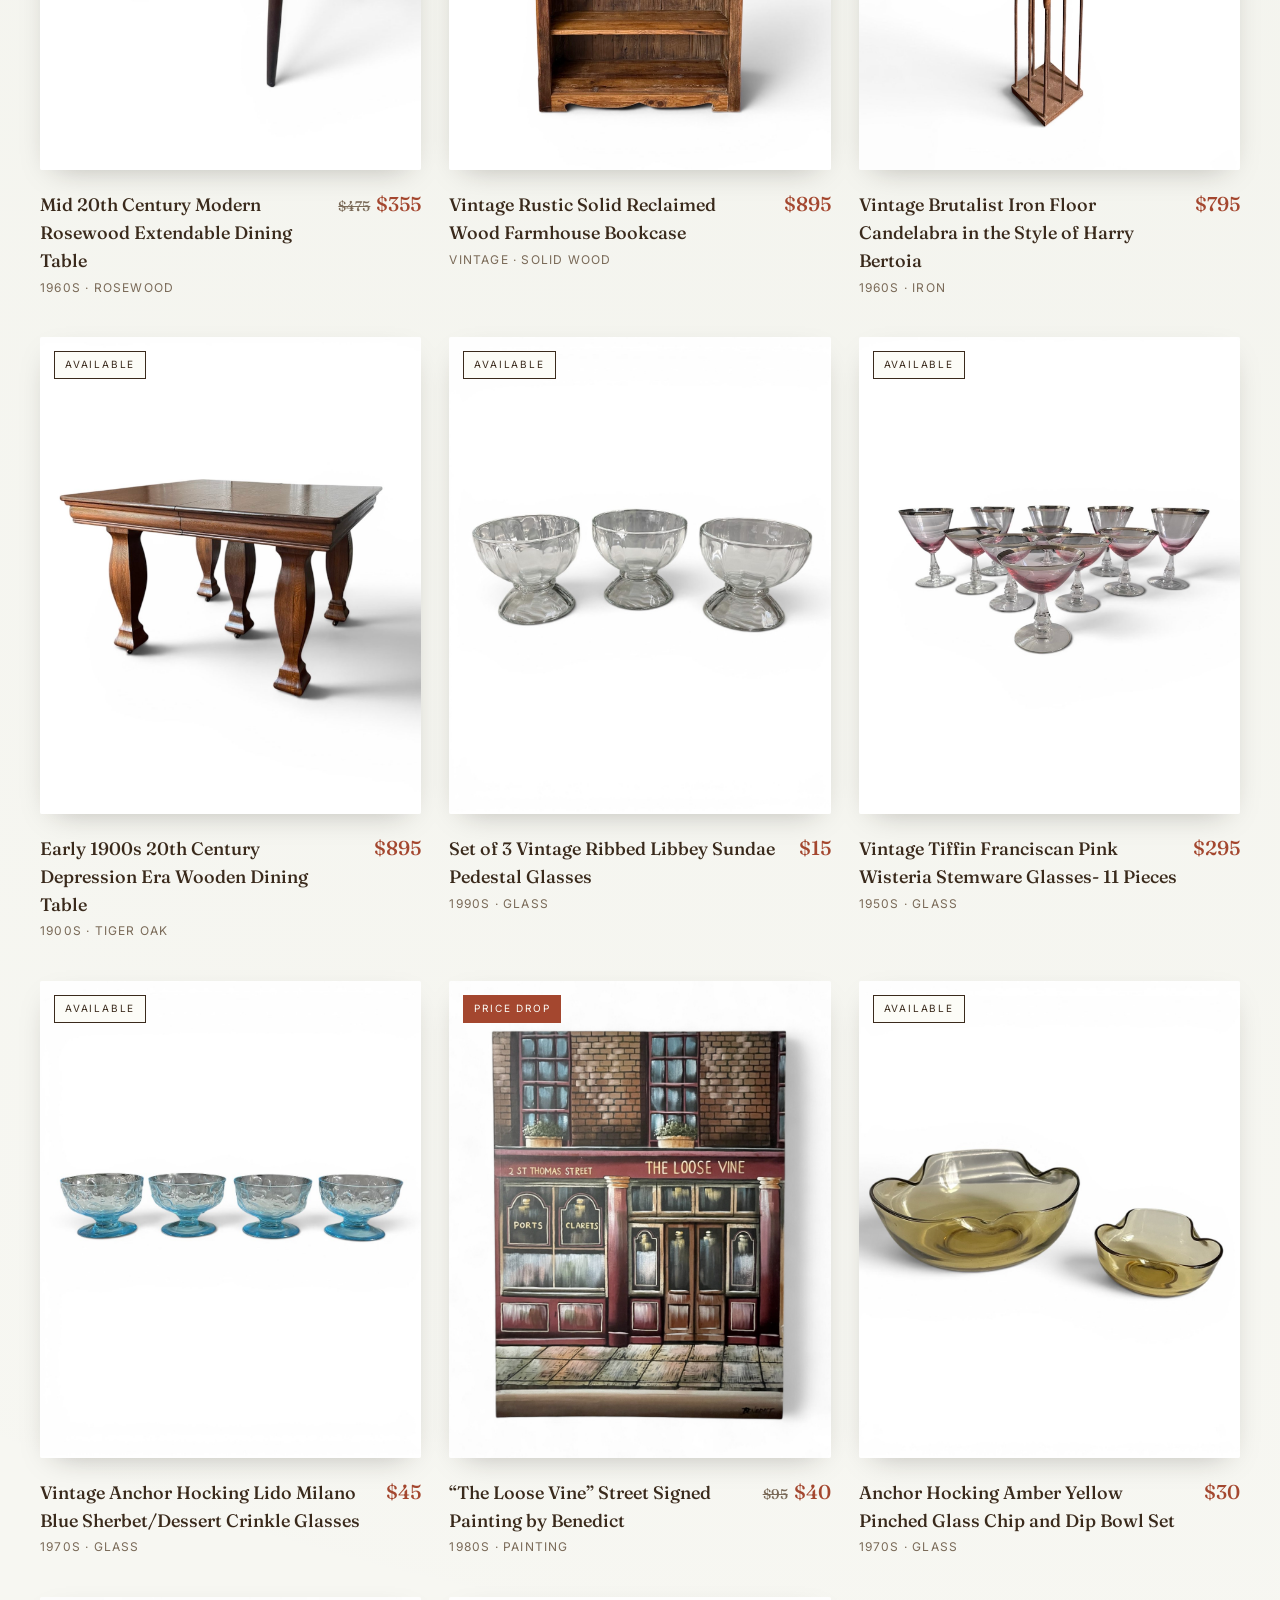
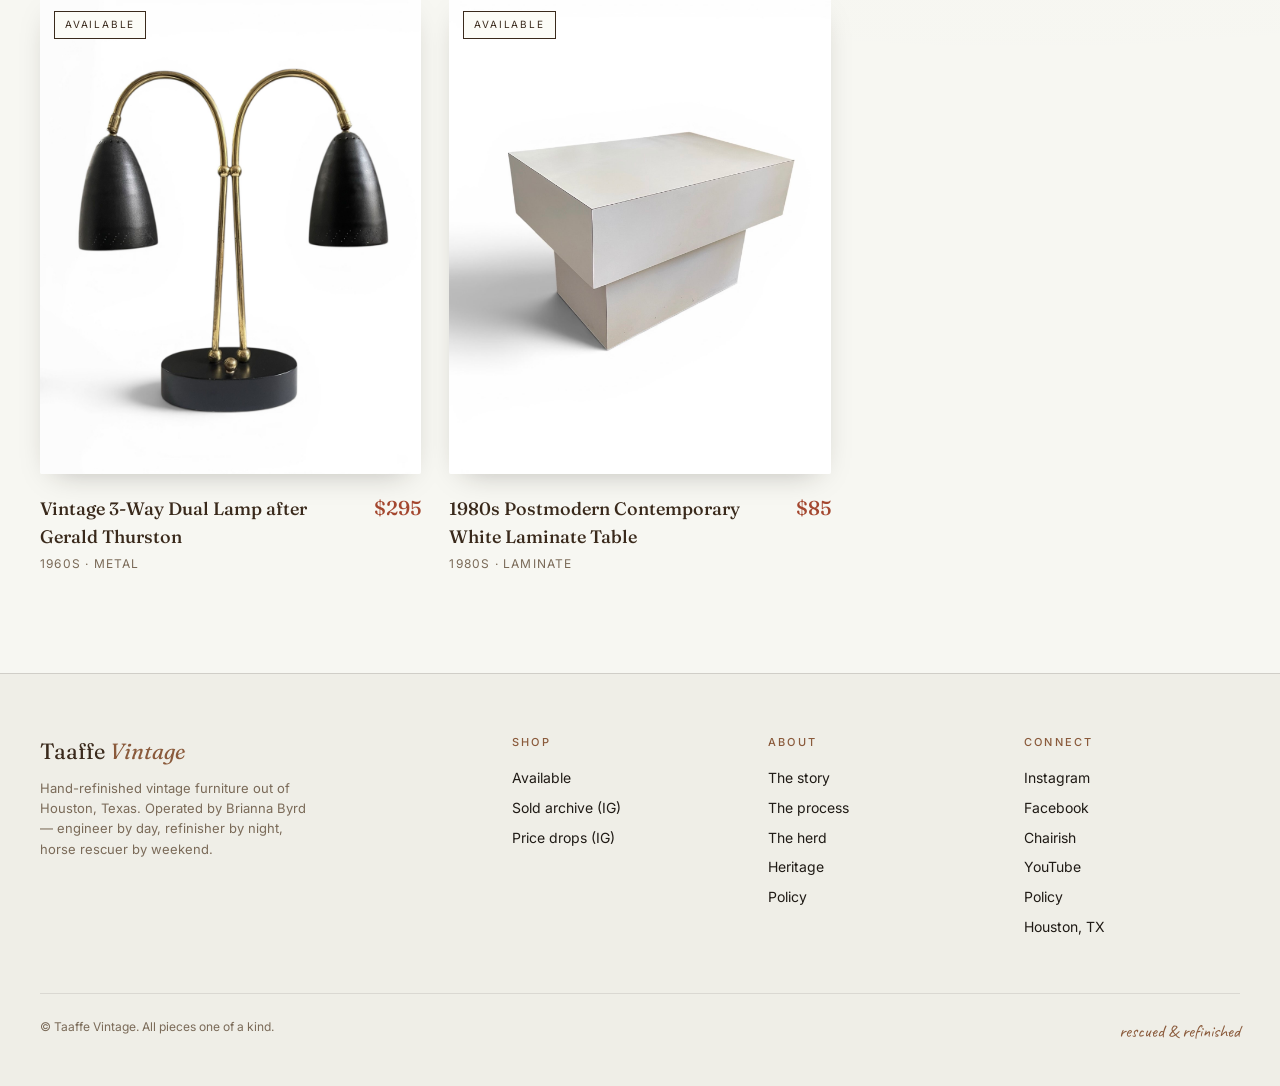
==== commit 93ccf34b: "Update available.html" ====
--- a/available.html
+++ b/available.html
@@ -66,6 +66,7 @@
       <li><a href="index.html#process">Process</a></li>
       <li><a href="index.html#horses">The Herd</a></li>
       <li><a href="index.html#heritage">Heritage</a></li>
+      <li><a href="index.html#press">Press</a></li>
       <li><a href="index.html#contact">Contact</a></li>
     </ul>
   </nav>
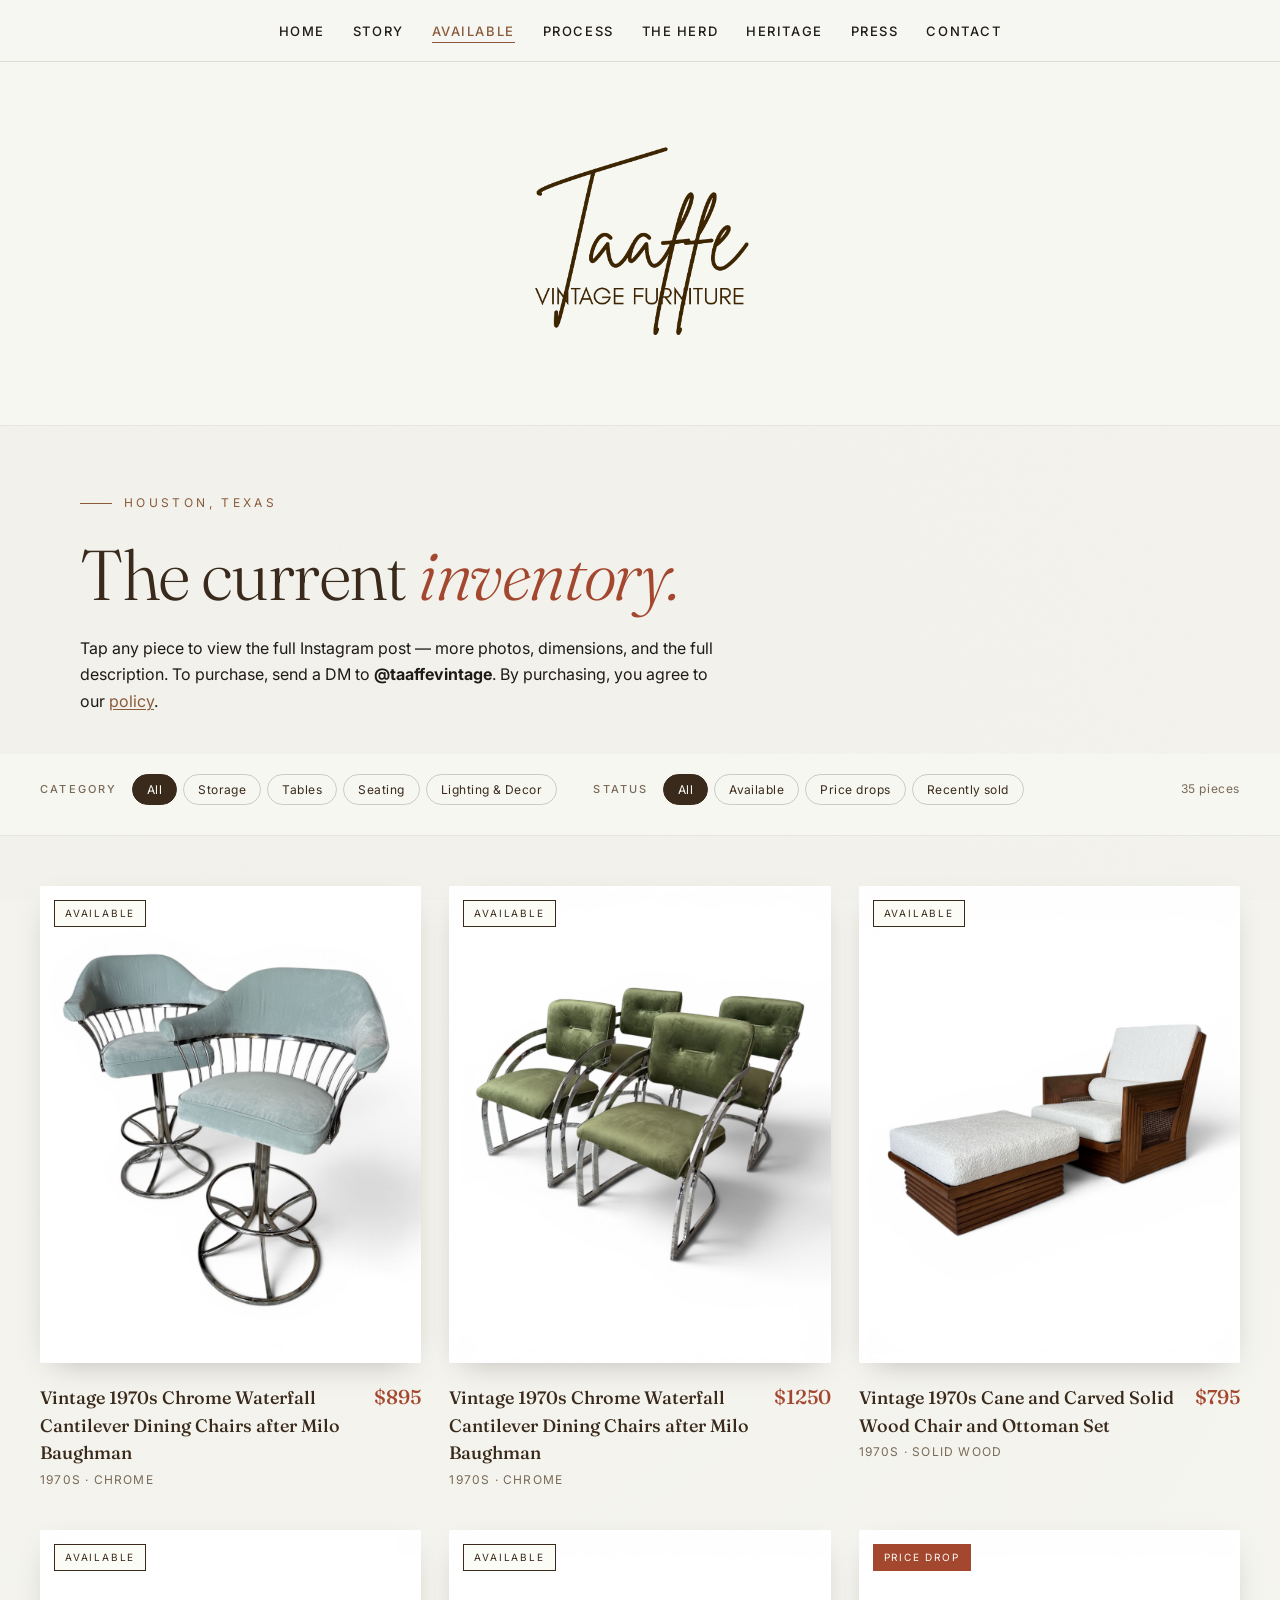
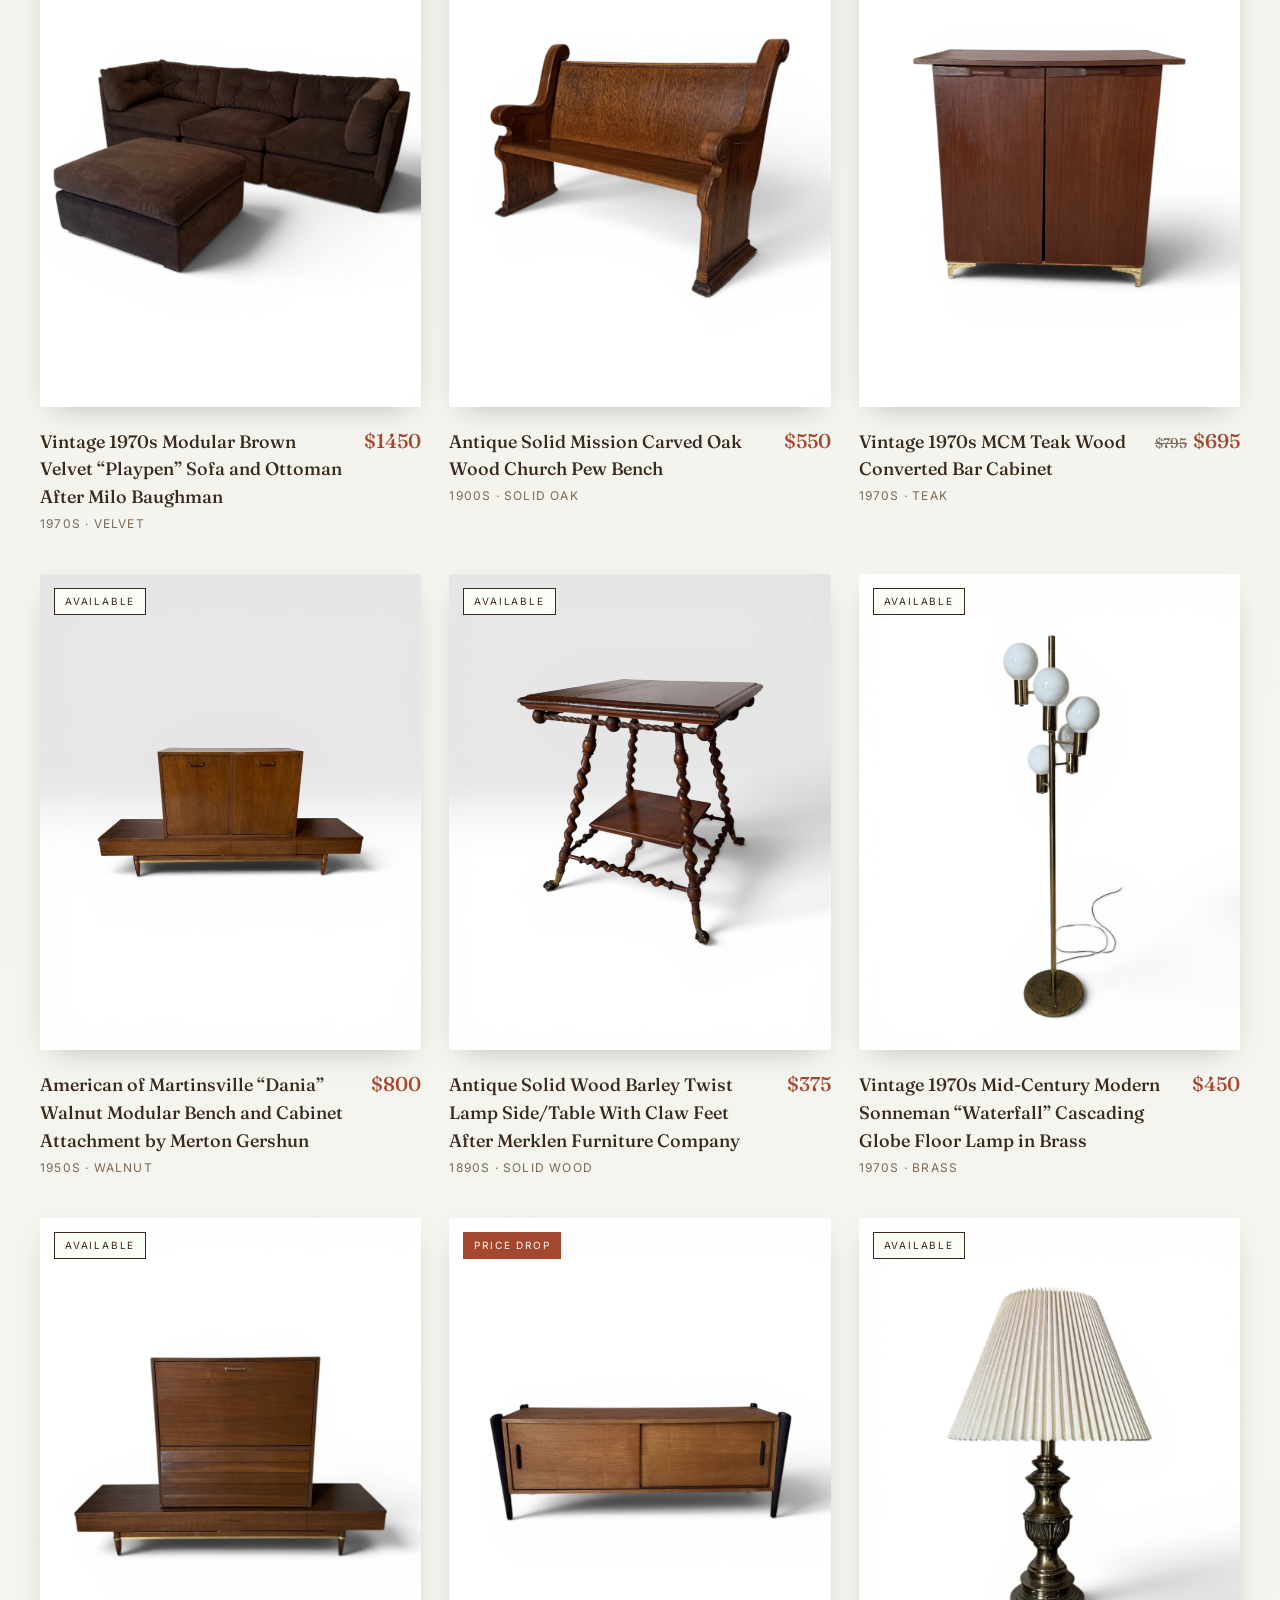
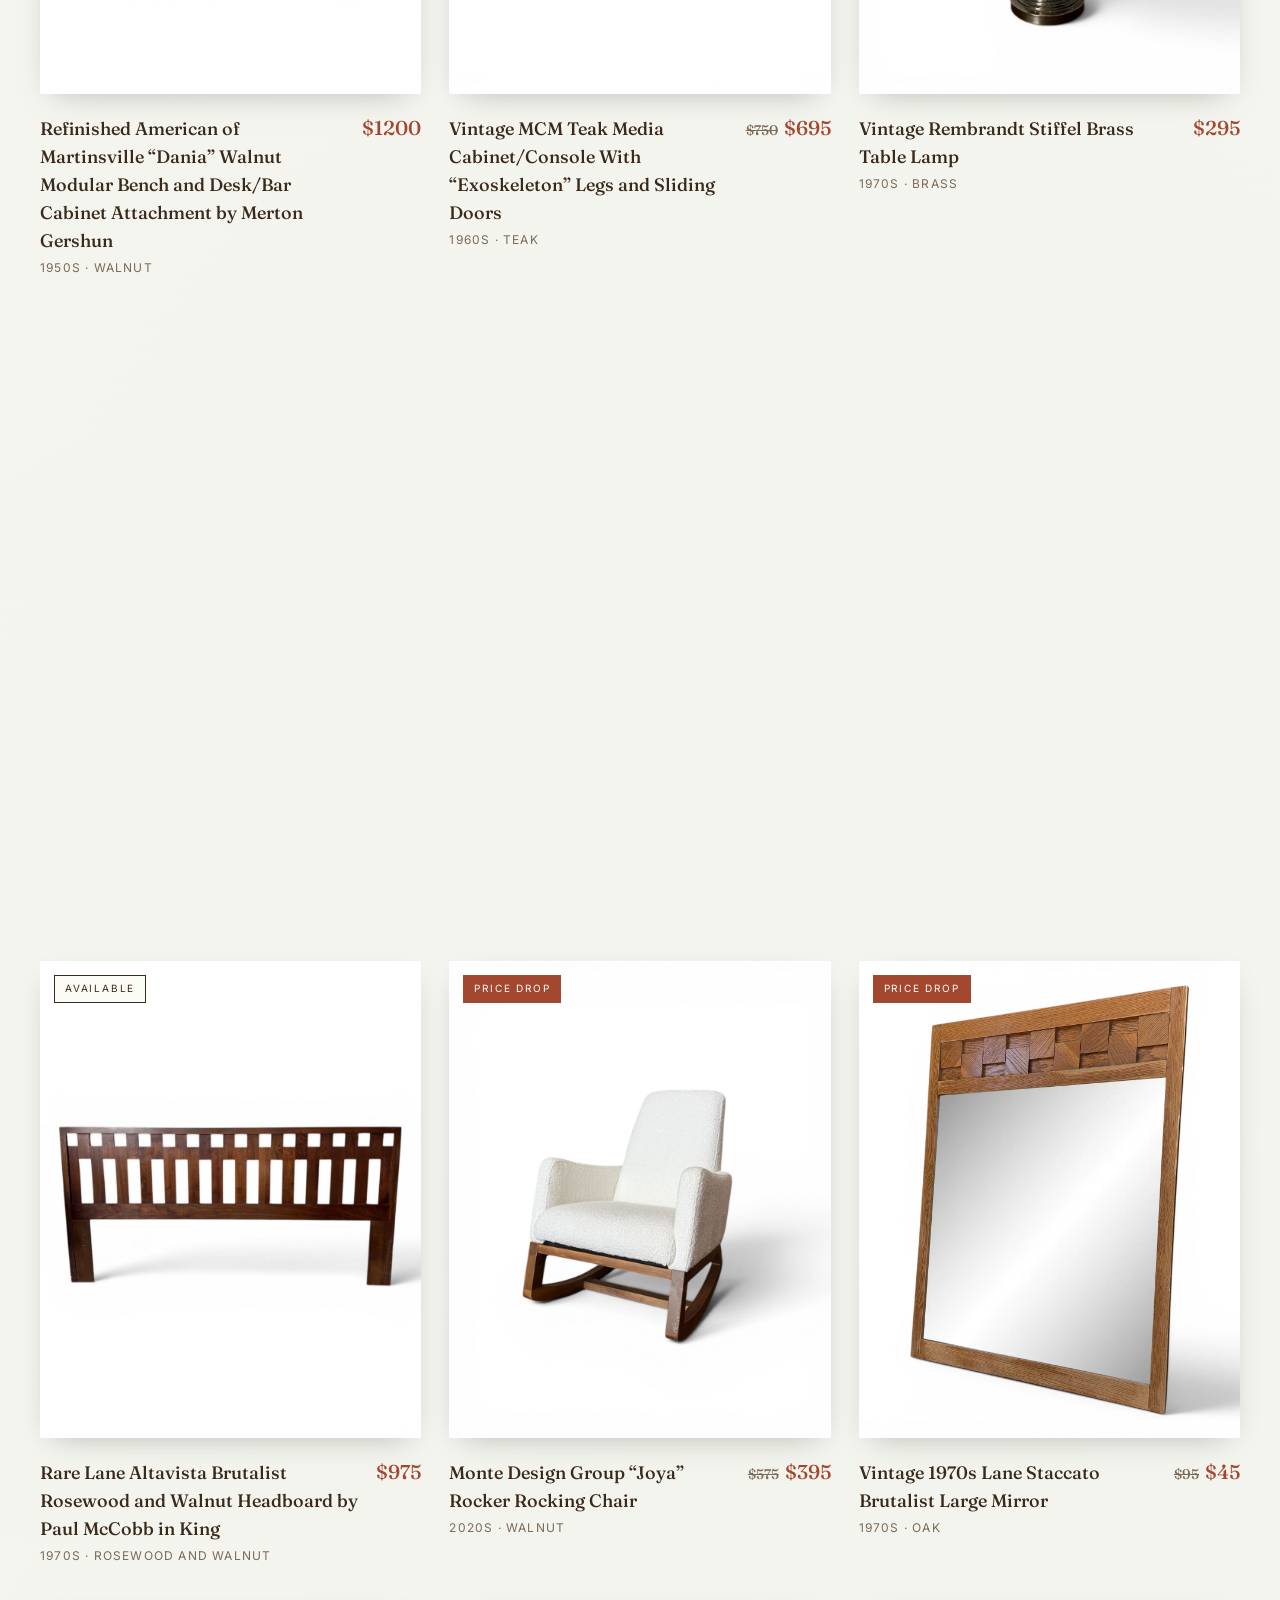
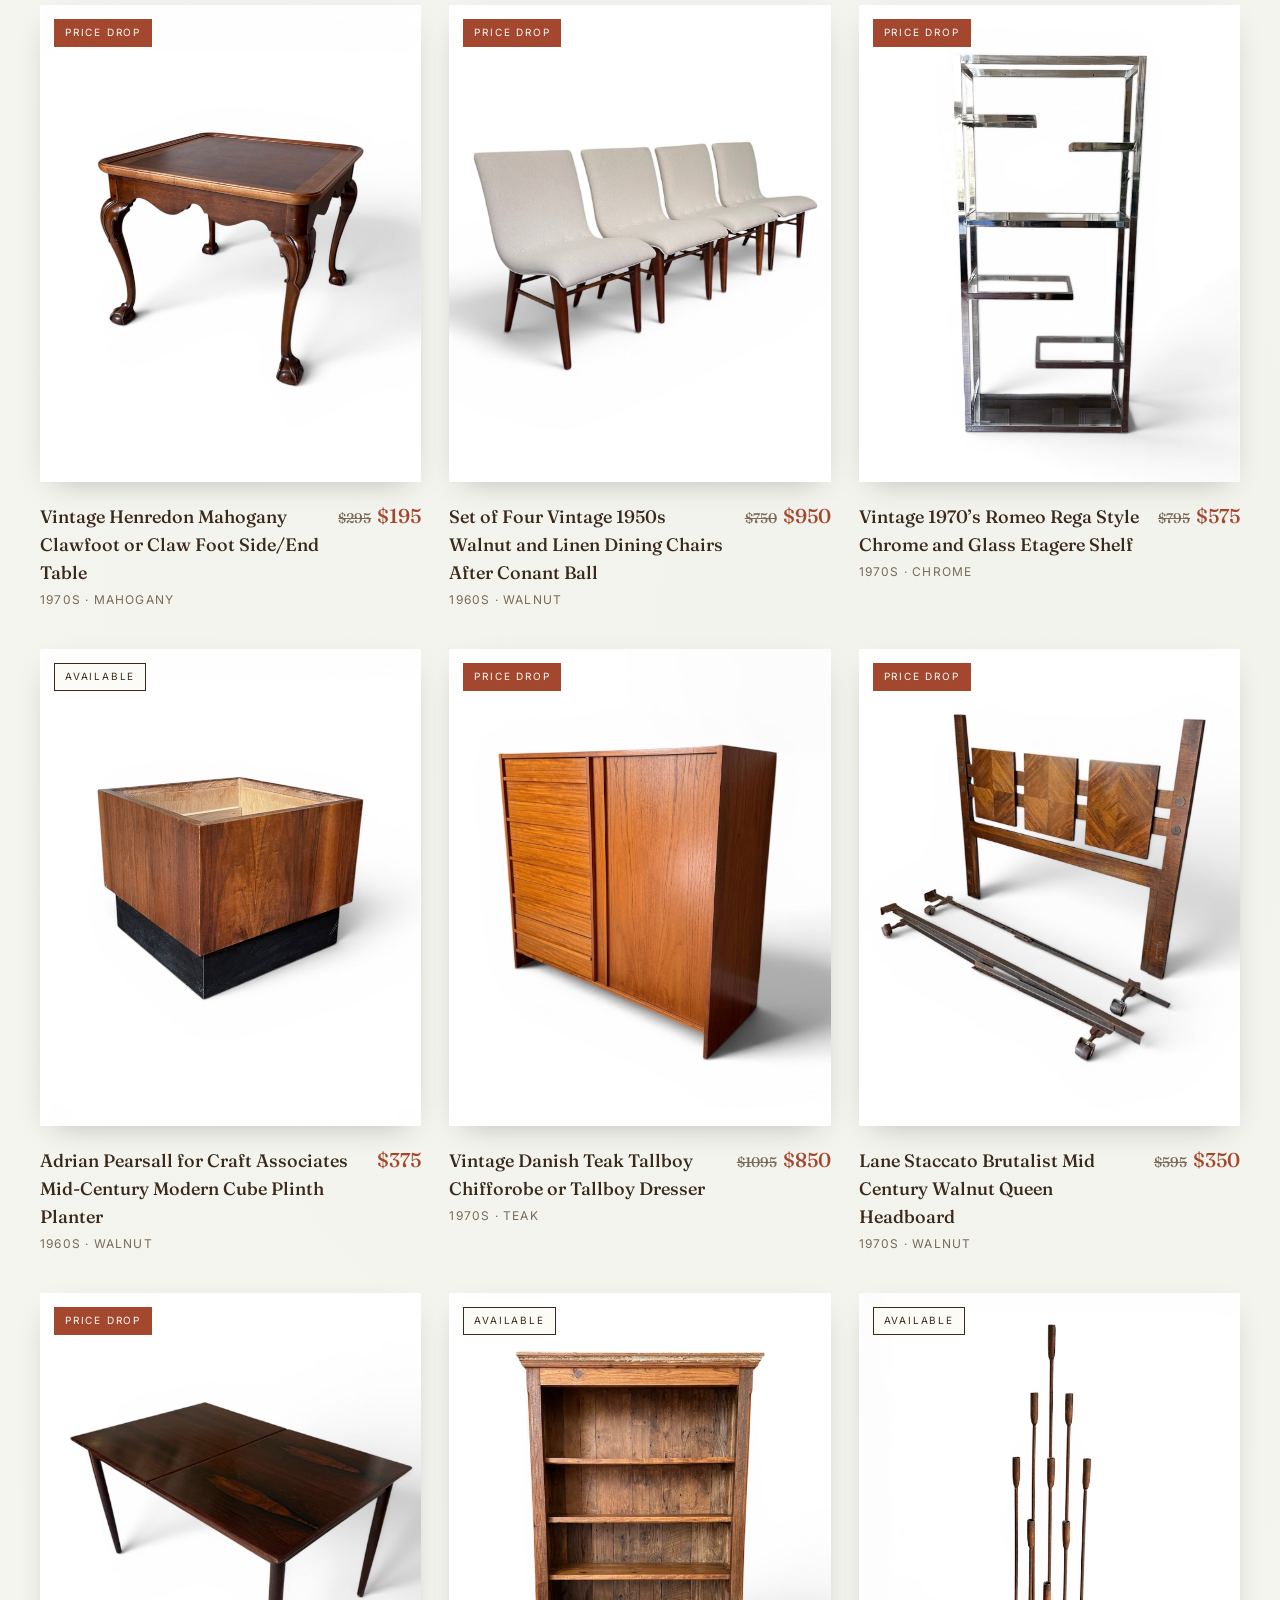
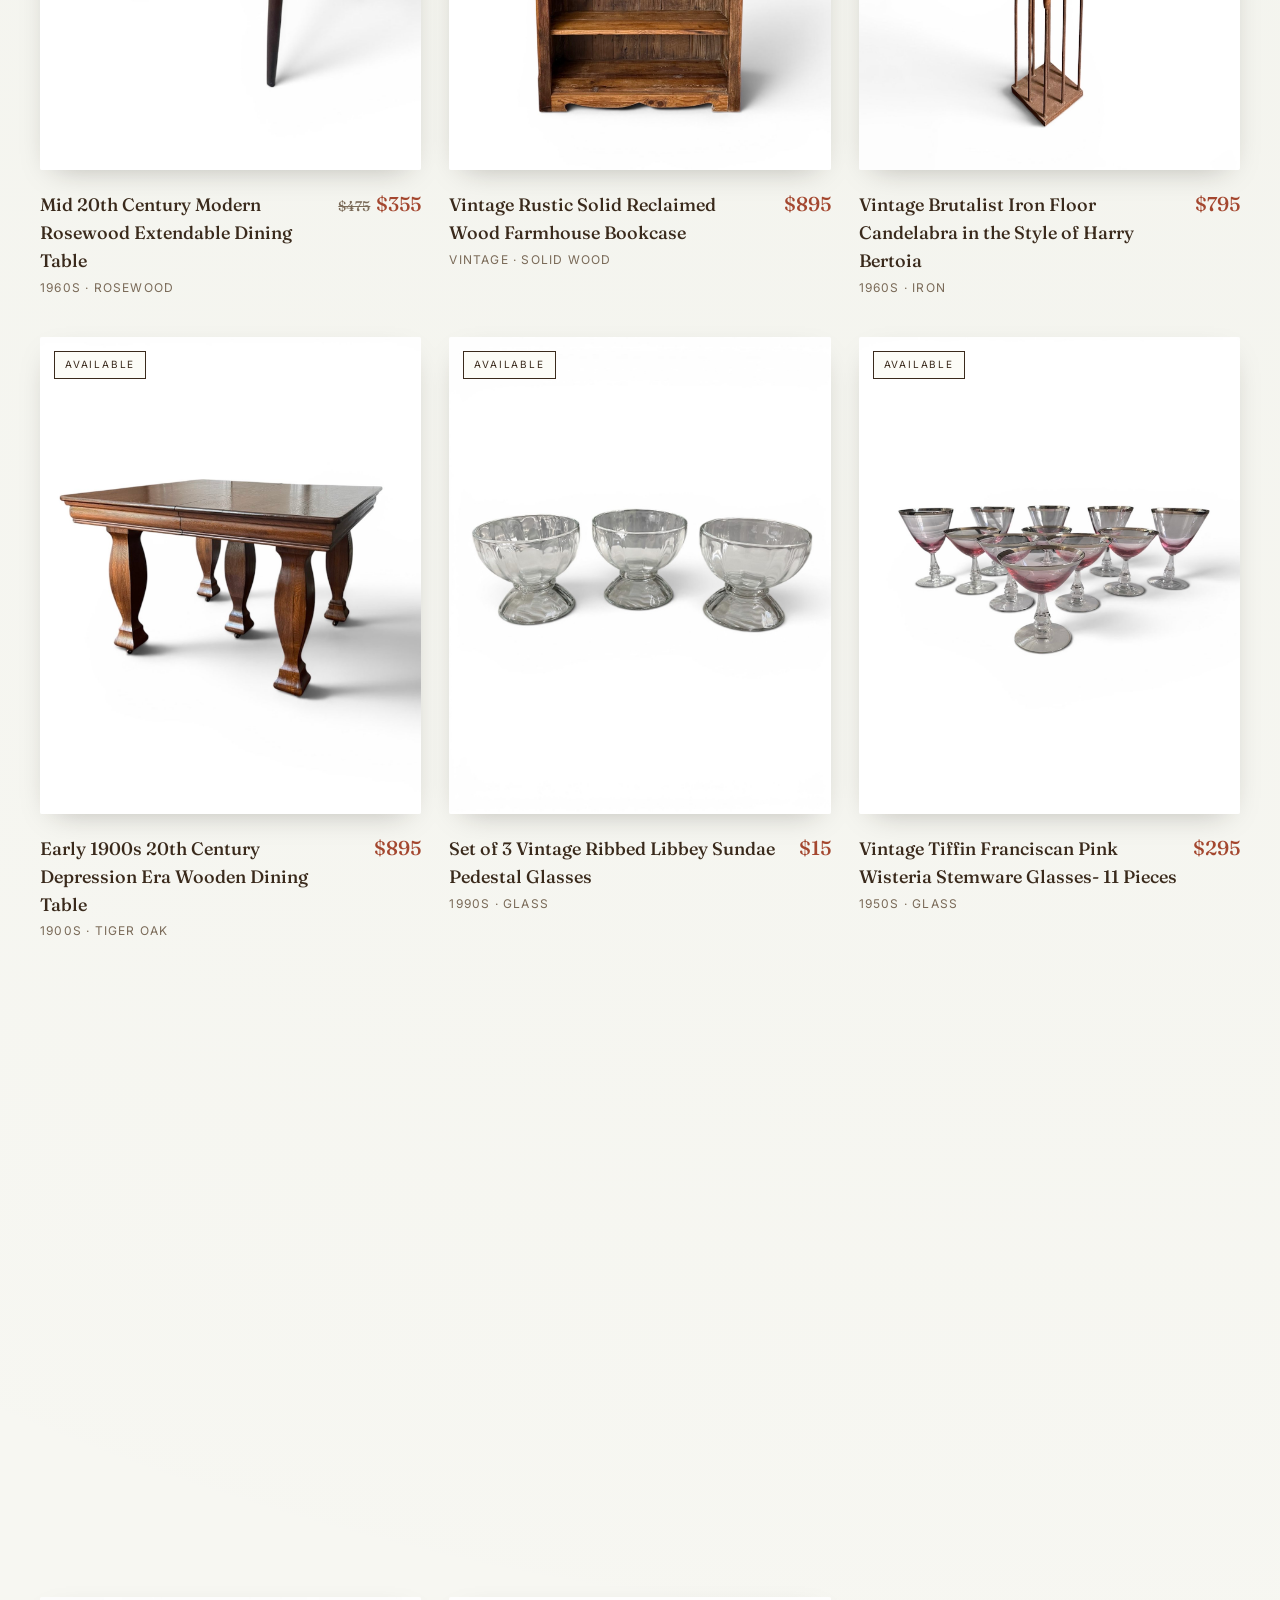
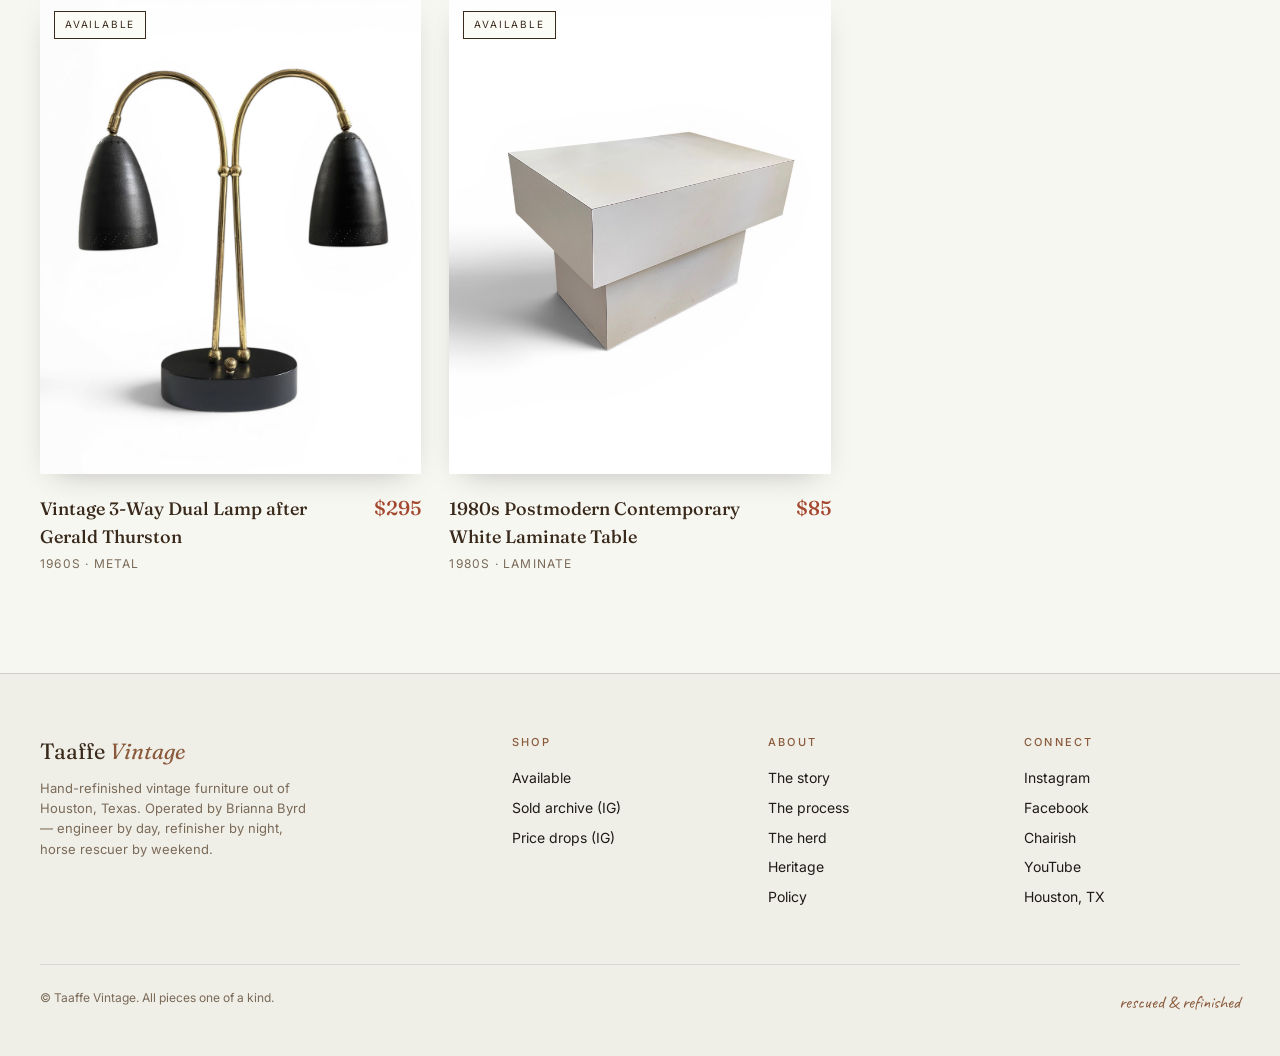
==== commit b7c63f46: "Update available.html" ====
--- a/available.html
+++ b/available.html
@@ -151,7 +151,6 @@
       <a href="https://www.facebook.com/taaffevintage" target="_blank" rel="noopener">Facebook</a>
       <a href="https://www.chairish.com/shop/taaffevintage" target="_blank" rel="noopener">Chairish</a>
       <a href="https://www.youtube.com/taaffevintage" target="_blank" rel="noopener">YouTube</a>
-      <a href="#" class="policy-link" data-open-policy>Policy</a>
       <span>Houston, TX</span>
     </div>
   </div>
